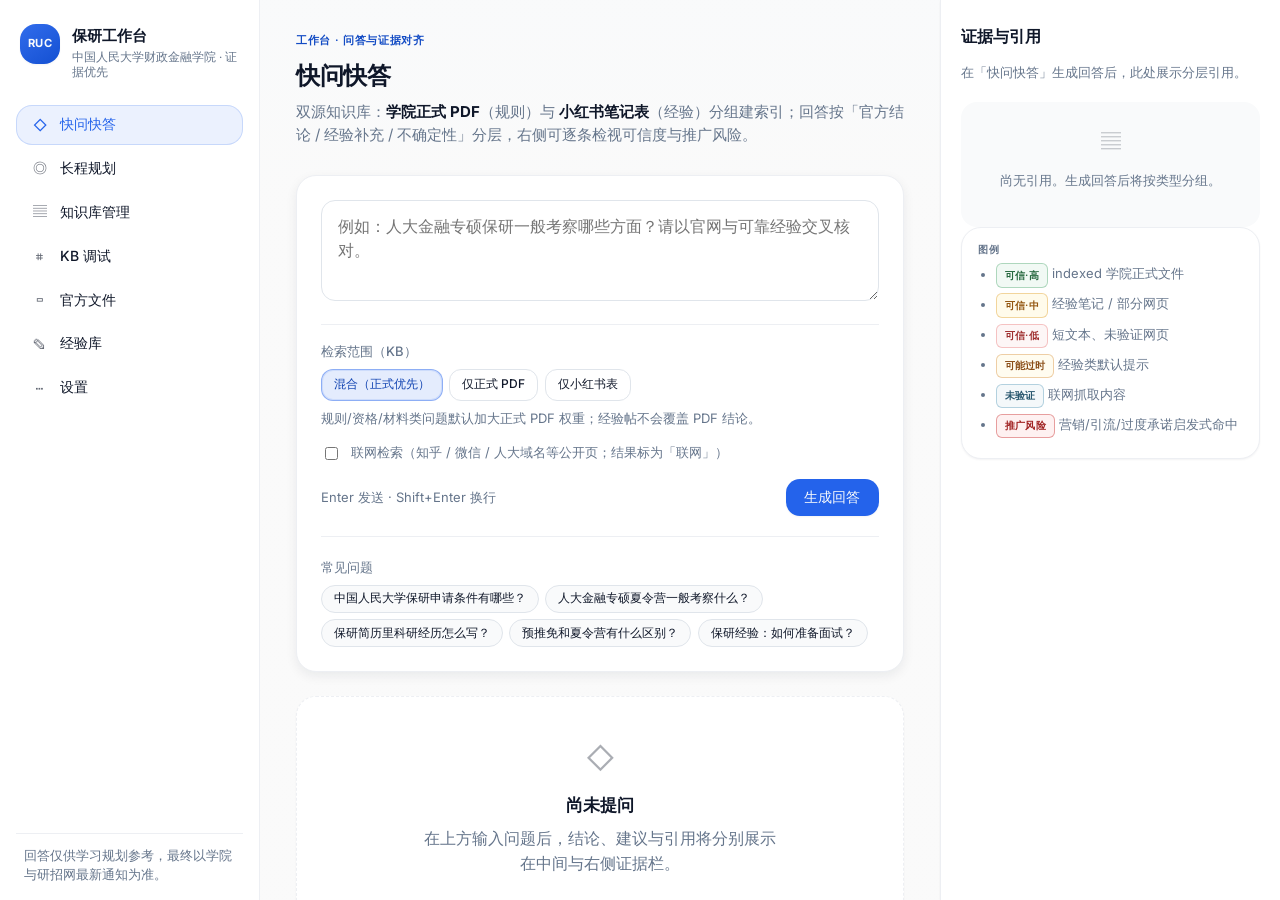
==== web/index.html @ b049a7cd "feat: rebuild KB pipeline and simplify project structure Consolidate retrieval around the new kb mod" ====
<!doctype html>
<html lang="zh-CN">
<head>
  <meta charset="UTF-8" />
  <meta name="viewport" content="width=device-width, initial-scale=1.0" />
  <title>人大财政金融 · 保研工作台</title>
  <link rel="preconnect" href="https://fonts.googleapis.com" />
  <link rel="preconnect" href="https://fonts.gstatic.com" crossorigin />
  <link href="https://fonts.googleapis.com/css2?family=Inter:wght@400;500;600;700&display=swap" rel="stylesheet" />
  <link rel="stylesheet" href="/web/style.css" />
</head>
<body>
  <div class="app">
    <aside class="sidebar" aria-label="主导航">
      <div class="sidebar-brand">
        <div class="brand-mark" aria-hidden="true">RUC</div>
        <div class="brand-text">
          <span class="brand-title">保研工作台</span>
          <span class="brand-sub">中国人民大学财政金融学院 · 证据优先</span>
        </div>
      </div>

      <nav class="sidebar-nav" role="navigation">
        <button type="button" class="nav-item active" data-view="quick" id="navQuick">
          <span class="nav-icon" aria-hidden="true">◇</span>
          <span class="nav-label">快问快答</span>
        </button>
        <button type="button" class="nav-item" data-view="long" id="navLong">
          <span class="nav-icon" aria-hidden="true">◎</span>
          <span class="nav-label">长程规划</span>
        </button>
        <button type="button" class="nav-item" data-view="kb" id="navKb">
          <span class="nav-icon" aria-hidden="true">▤</span>
          <span class="nav-label">知识库管理</span>
        </button>
        <button type="button" class="nav-item" data-view="kbdebug" id="navKbDebug">
          <span class="nav-icon" aria-hidden="true">⌗</span>
          <span class="nav-label">KB 调试</span>
        </button>
        <button type="button" class="nav-item" data-view="official" id="navOfficial">
          <span class="nav-icon" aria-hidden="true">▭</span>
          <span class="nav-label">官方文件</span>
        </button>
        <button type="button" class="nav-item" data-view="experience" id="navExperience">
          <span class="nav-icon" aria-hidden="true">✎</span>
          <span class="nav-label">经验库</span>
        </button>
        <button type="button" class="nav-item" data-view="settings" id="navSettings">
          <span class="nav-icon" aria-hidden="true">⋯</span>
          <span class="nav-label">设置</span>
        </button>
      </nav>

      <div class="sidebar-foot muted small">
        回答仅供学习规划参考，最终以学院与研招网最新通知为准。
      </div>
    </aside>

    <main class="main" id="mainPanel">
      <!-- Quick Chat -->
      <section class="view view-quick" id="viewQuick" data-view-panel="quick">
        <div class="main-header">
          <p class="workspace-tag">工作台 · 问答与证据对齐</p>
          <h1 class="page-title">快问快答</h1>
          <p class="page-desc">
            双源知识库：<strong class="text-foreground">学院正式 PDF</strong>（规则）与
            <strong class="text-foreground">小红书笔记表</strong>（经验）分组建索引；回答按「官方结论 / 经验补充 / 不确定性」分层，右侧可逐条检视可信度与推广风险。
          </p>
        </div>

        <div class="search-panel card card-elevated">
          <label class="sr-only" for="queryInput">研究问题</label>
          <textarea
            id="queryInput"
            class="input input-lg"
            rows="3"
            placeholder="例如：人大金融专硕保研一般考察哪些方面？请以官网与可靠经验交叉核对。"
          ></textarea>
          <div class="scope-panel" role="group" aria-label="知识库检索范围">
            <span class="scope-label muted small">检索范围（KB）</span>
            <div class="scope-segment" id="kbScopeSeg">
              <button type="button" class="scope-btn active" data-kb-scope="hybrid">混合（正式优先）</button>
              <button type="button" class="scope-btn" data-kb-scope="official_only">仅正式 PDF</button>
              <button type="button" class="scope-btn" data-kb-scope="xiaohongshu_only">仅小红书表</button>
            </div>
            <p class="scope-hint muted small">
              规则/资格/材料类问题默认加大正式 PDF 权重；经验帖不会覆盖 PDF 结论。
            </p>
          </div>
          <div class="search-panel-row">
            <label class="toggle">
              <input type="checkbox" id="enableWeb" />
              <span>联网检索（知乎 / 微信 / 人大域名等公开页；结果标为「联网」）</span>
            </label>
            <div class="search-panel-actions">
              <span class="hint muted small">Enter 发送 · Shift+Enter 换行</span>
              <button type="button" id="sendBtn" class="btn btn-primary">生成回答</button>
            </div>
          </div>
          <div class="faq-block">
            <span class="muted small">常见问题</span>
            <div id="faqChips" class="chips"></div>
          </div>
        </div>

        <div id="quickEmpty" class="empty-state card">
          <div class="empty-icon" aria-hidden="true">◇</div>
          <h2 class="empty-title">尚未提问</h2>
          <p class="empty-text muted">在上方输入问题后，结论、建议与引用将分别展示在中间与右侧证据栏。</p>
        </div>

        <div id="quickLoading" class="loading-state card hidden" role="status" aria-live="polite">
          <div class="skeleton skeleton-line w-40"></div>
          <div class="skeleton skeleton-line"></div>
          <div class="skeleton skeleton-line w-80"></div>
          <p class="loading-caption muted small">正在路由、检索并生成回答…</p>
        </div>

        <article id="answerCard" class="answer-card card card-elevated hidden" aria-live="polite">
          <header class="answer-card-head">
            <div>
              <p class="eyebrow">本次问题</p>
              <p id="answerQuestion" class="answer-question"></p>
            </div>
            <div class="answer-meta muted small" id="answerMeta"></div>
          </header>

          <div class="disclosure-strip">
            <span class="badge badge-model">模型生成</span>
            <span class="muted small">正文为语言模型基于下方证据组织，不等同于官方结论。</span>
          </div>

          <div class="answer-sections">
            <section class="answer-section answer-section-official">
              <h2 class="section-title">官方结论</h2>
              <p class="section-hint muted small">基于学院正式文件等最高优先级证据；不等同于招生办口头答复。</p>
              <div id="secConclusion" class="section-body prose"></div>
            </section>
            <section class="answer-section">
              <h2 class="section-title">经验参考</h2>
              <p class="section-hint muted small">学长学姐主观经验，可能过时；若与官方结论冲突以官方为准。</p>
              <div id="secRecommendation" class="section-body prose"></div>
              <p id="secRecommendationEmpty" class="section-empty muted small hidden">模型未单独输出「经验参考」或已与官方结论合并，请展开完整原文。</p>
            </section>
            <section class="answer-section answer-section-warn">
              <h2 class="section-title">不确定性 / 冲突说明</h2>
              <p class="section-hint muted small">资料缺口、时效不明、与经验矛盾处；重要事项请向学院确认。</p>
              <div id="secRisks" class="section-body prose"></div>
              <p id="secRisksEmpty" class="section-empty muted small hidden">未列出额外不确定性；仍请以最新通知为准。</p>
            </section>
            <section class="answer-section">
              <h2 class="section-title">下一步行动</h2>
              <div id="secNext" class="section-body prose"></div>
              <p id="secNextEmpty" class="section-empty muted small hidden">可将上方要点转化为个人待办；也可在「长程规划」中生成结构化方案。</p>
            </section>
          </div>

          <details class="answer-raw">
            <summary>查看完整原文（含未拆分段落）</summary>
            <div id="answerRaw" class="prose muted"></div>
          </details>
        </article>
      </section>

      <!-- Long-form -->
      <section class="view view-long hidden" id="viewLong" data-view-panel="long">
        <div class="main-header">
          <h1 class="page-title">长程规划</h1>
          <p class="page-desc">分步收集信息并生成 JSON 方案报告；适合时间线与材料清单。</p>
        </div>

        <div class="stack gap-lg">
          <div class="card card-elevated pad-lg">
            <h2 class="h3">1. 描述目标</h2>
            <textarea id="longGoal" class="input" rows="2" placeholder="例如：希望保研人大经济类学硕，制定从现在到夏令营的时间线。"></textarea>
            <div class="row-actions">
              <button type="button" id="btnClarify" class="btn btn-secondary">生成追问</button>
              <button type="button" id="btnLoadTemplate" class="btn btn-outline">填入信息模板（JSON）</button>
            </div>
            <div id="clarifyBox" class="clarify-box muted hidden"></div>
          </div>
          <div class="card card-elevated pad-lg">
            <h2 class="h3">2. 填写信息（JSON）</h2>
            <p class="muted small">将追问答案整理进模板；可直接编辑 JSON。</p>
            <textarea id="longIntakeJson" class="input input-mono" rows="14" spellcheck="false"></textarea>
            <label class="toggle">
              <input type="checkbox" id="longUseWeb" checked />
              <span>生成方案时附带联网摘要（与快问快答相同策略）</span>
            </label>
            <button type="button" id="btnReport" class="btn btn-primary">生成方案报告</button>
          </div>
          <div class="card card-elevated pad-lg">
            <h2 class="h3">3. 报告输出</h2>
            <pre id="longReportOut" class="report-pre">（尚未生成）</pre>
          </div>
        </div>
      </section>

      <!-- Knowledge base -->
      <section class="view hidden" id="viewKb" data-view-panel="kb">
        <div class="main-header">
          <p class="workspace-tag">知识库 · 分组建索引</p>
          <h1 class="page-title">知识库管理</h1>
          <p class="page-desc">正式 PDF 与小红书 Excel 分开加载；重建后指纹与分块统计会更新。</p>
        </div>
        <div class="card card-elevated pad-lg stack gap-md">
          <div class="kb-meta-row">
            <span id="kbBadge" class="badge badge-neutral">知识库：读取中…</span>
            <span id="kbInfo" class="muted small"></span>
          </div>
          <div id="kbGroupCards" class="kb-group-grid"></div>
          <button type="button" id="rebuildBtn" class="btn btn-secondary">重建索引</button>
          <p class="muted small">清单与解析样例见「KB 调试」页（需后端开启 ENABLE_KB_ADMIN）。</p>
        </div>
      </section>

      <section class="view hidden" id="viewKbDebug" data-view-panel="kbdebug">
        <div class="main-header">
          <p class="workspace-tag">调试 · 可观测性</p>
          <h1 class="page-title">KB 调试</h1>
          <p class="page-desc">
            查看已加载文件、分块/行数、解析样例与一次检索全链路（命中 → 合并 → 传入模型的顺序）。若接口返回 404，请在环境变量中开启
            <code class="code">ENABLE_KB_ADMIN=true</code>。
          </p>
        </div>
        <div class="stack gap-lg">
          <div class="card card-elevated pad-lg stack gap-md">
            <h2 class="h3">快照</h2>
            <button type="button" id="kbDebugLoadSnap" class="btn btn-secondary">加载 /api/kb/debug</button>
            <pre id="kbDebugSnapOut" class="kb-debug-pre">（尚未加载）</pre>
          </div>
          <div class="card card-elevated pad-lg stack gap-md">
            <h2 class="h3">检索追踪</h2>
            <label class="sr-only" for="kbDebugQuery">测试查询</label>
            <textarea id="kbDebugQuery" class="input" rows="2" placeholder="输入测试问题，查看分阶段命中与 docs_passed_to_generation"></textarea>
            <div class="scope-segment scope-segment-inline" id="kbDebugScopeSeg">
              <button type="button" class="scope-btn active" data-kb-scope="hybrid">混合</button>
              <button type="button" class="scope-btn" data-kb-scope="official_only">仅 PDF</button>
              <button type="button" class="scope-btn" data-kb-scope="xiaohongshu_only">仅表</button>
            </div>
            <label class="toggle">
              <input type="checkbox" id="kbDebugWeb" />
              <span>附带联网（与快问快答一致策略）</span>
            </label>
            <button type="button" id="kbDebugRunTrace" class="btn btn-primary">运行 /api/kb/debug/trace</button>
            <pre id="kbDebugTraceOut" class="kb-debug-pre">（尚未运行）</pre>
          </div>
          <div class="card card-elevated pad-lg stack gap-md">
            <h2 class="h3">小红书 Excel 核验</h2>
            <p class="muted small">
              专用流程：总行数 / 索引条数、均匀抽样 5 条解析样例、测试查询下列出命中行及「为何命中」、可选按表行号诊断（解析 / 截断 / 打分）。
            </p>
            <label class="sr-only" for="xhsVerifyQuery">核验查询</label>
            <textarea id="xhsVerifyQuery" class="input" rows="2" placeholder="测试查询，例如：人大财政金融 保研 面试"></textarea>
            <div class="row-inline">
              <label class="small muted" for="xhsVerifyTopK">top_k</label>
              <input type="number" id="xhsVerifyTopK" class="input input-num" value="8" min="1" max="64" />
              <label class="small muted" for="xhsVerifyRow">核对行号（可选，Excel 表行，含表头=1）</label>
              <input type="number" id="xhsVerifyRow" class="input input-num" placeholder="如 12" min="1" />
            </div>
            <button type="button" id="xhsVerifyRun" class="btn btn-primary">运行 /api/kb/xiaohongshu/verify</button>
            <pre id="xhsVerifyOut" class="kb-debug-pre">（尚未运行）</pre>
          </div>
          <div class="card card-elevated pad-lg stack gap-md">
            <h2 class="h3">官方 PDF 核验</h2>
            <p class="muted small">
              对 3 份学院正式 PDF：每份 chunk 数、3 条样例页、并对规则/政策问题跑 <code class="code">official_only</code> 检索，展示具体命中页。
            </p>
            <button type="button" id="officialVerifyRun" class="btn btn-primary">运行 /api/kb/official/verify</button>
            <pre id="officialVerifyOut" class="kb-debug-pre">（尚未运行）</pre>
          </div>
          <div class="card card-elevated pad-lg stack gap-md">
            <h2 class="h3">Web Access 集成测试</h2>
            <p class="muted small">
              主路径：web-access（CDP）；兜底：legacy <code class="code">tools/web_search.py</code>。可直接验证官方站点、知乎/微信/小红书风格检索及 fallback 行为。
            </p>
            <label class="sr-only" for="waTestQuery">Web Access 测试查询</label>
            <textarea id="waTestQuery" class="input" rows="2" placeholder="例如：人大财政金融 推免 材料 要求"></textarea>
            <div class="row-inline">
              <label class="small muted" for="waTestScenario">场景</label>
              <select id="waTestScenario" class="input input-select">
                <option value="official_site">official website retrieval</option>
                <option value="xhs_wechat_zhihu">xiaohongshu/zhihu/wechat-style retrieval</option>
                <option value="auto">auto</option>
              </select>
              <label class="toggle">
                <input type="checkbox" id="waForceFallback" />
                <span>强制 fallback（验证降级链路）</span>
              </label>
            </div>
            <button type="button" id="waTestRun" class="btn btn-primary">运行 /api/web-access/test</button>
            <pre id="waTestOut" class="kb-debug-pre">（尚未运行）</pre>
          </div>
        </div>
      </section>

      <!-- Official docs placeholder -->
      <section class="view hidden" id="viewOfficial" data-view-panel="official">
        <div class="main-header">
          <h1 class="page-title">官方文件</h1>
          <p class="page-desc">学院推免、综合素质评价等权威材料，请在办事时核对原件。</p>
        </div>
        <div class="card card-elevated pad-lg empty-state loose">
          <p class="muted">
            可将项目内 PDF（如学院推免工作通知、评价办法）部署为静态下载或通过后端挂载。
            当前界面用于强调：<strong class="text-foreground">「官方证据」</strong>在引用类型中的优先级。
          </p>
        </div>
      </section>

      <!-- Experience library -->
      <section class="view hidden" id="viewExperience" data-view-panel="experience">
        <div class="main-header">
          <h1 class="page-title">经验库</h1>
          <p class="page-desc">结构化经验帖与笔记摘要；引用时标为「经验」，可能与个人情况不符。</p>
        </div>
        <div class="card card-elevated pad-lg empty-state loose">
          <p class="muted">
            经验类内容来自 <code class="code">小红书保研笔记.xlsx</code> 等数据源，检索命中后在右侧显示为
            <span class="badge badge-exp">经验</span>，并可能标注「疑似推广」。
          </p>
        </div>
      </section>

      <!-- Settings -->
      <section class="view hidden" id="viewSettings" data-view-panel="settings">
        <div class="main-header">
          <h1 class="page-title">设置</h1>
          <p class="page-desc">与检索行为相关的选项（更多项可随后端扩展）。</p>
        </div>
        <div class="card card-elevated pad-lg stack gap-md">
          <label class="toggle">
            <input type="checkbox" id="settingsWebMirror" disabled />
            <span>默认开启联网（与快问快答联动，即将支持）</span>
          </label>
          <p class="muted small">联网开关仍在「快问快答」输入区；此处预留统一偏好。</p>
        </div>
      </section>
    </main>

    <aside class="evidence-panel" aria-label="证据与引用">
      <div class="evidence-head">
        <h2 class="evidence-title">证据与引用</h2>
        <p class="muted small" id="evidenceSubtitle">在「快问快答」生成回答后，此处展示分层引用。</p>
      </div>

      <div id="evidenceEmpty" class="empty-state evidence-empty">
        <div class="empty-icon small" aria-hidden="true">▤</div>
        <p class="muted small">尚无引用。生成回答后将按类型分组。</p>
      </div>

      <div id="evidenceGroups" class="evidence-groups hidden"></div>

      <div class="evidence-legend card pad-sm">
        <p class="eyebrow">图例</p>
        <ul class="legend-list muted small">
          <li><span class="badge badge-cred-high">可信·高</span> indexed 学院正式文件</li>
          <li><span class="badge badge-cred-med">可信·中</span> 经验笔记 / 部分网页</li>
          <li><span class="badge badge-cred-low">可信·低</span> 短文本、未验证网页</li>
          <li><span class="badge badge-fresh-old">可能过时</span> 经验类默认提示</li>
          <li><span class="badge badge-fresh-web">未验证</span> 联网抓取内容</li>
          <li><span class="badge badge-ad">推广风险</span> 营销/引流/过度承诺启发式命中</li>
        </ul>
      </div>
    </aside>
  </div>

  <script src="/web/app.js"></script>
</body>
</html>
---- web/style.css ----
/* shadcn-inspired tokens: minimal primary + neutral grayscale */
:root {
  --background: hsl(0 0% 98%);
  --foreground: hsl(222 47% 11%);
  --card: hsl(0 0% 100%);
  --card-foreground: hsl(222 47% 11%);
  --muted: hsl(215 16% 47%);
  --muted-bg: hsl(210 20% 98%);
  --border: hsl(214 20% 90%);
  --border-subtle: hsl(214 20% 94%);
  --primary: hsl(221 83% 53%);
  --primary-foreground: hsl(210 40% 98%);
  --ring: hsl(221 83% 53%);
  --warn-bg: hsl(48 100% 96%);
  --warn-border: hsl(38 92% 85%);
  --radius: 1rem;
  --radius-lg: 1.25rem;
  --shadow-sm: 0 1px 2px hsl(222 47% 11% / 0.05);
  --shadow-md: 0 4px 12px hsl(222 47% 11% / 0.07);
  --font: "Inter", -apple-system, BlinkMacSystemFont, "Segoe UI", "PingFang SC", "Microsoft YaHei", sans-serif;
  --sidebar-w: 260px;
  --evidence-w: 340px;
}

*,
*::before,
*::after {
  box-sizing: border-box;
}

html {
  font-size: 16px;
  -webkit-font-smoothing: antialiased;
}

body {
  margin: 0;
  font-family: var(--font);
  background: var(--background);
  color: var(--foreground);
  line-height: 1.55;
}

.hidden {
  display: none !important;
}

.sr-only {
  position: absolute;
  width: 1px;
  height: 1px;
  padding: 0;
  margin: -1px;
  overflow: hidden;
  clip: rect(0, 0, 0, 0);
  white-space: nowrap;
  border: 0;
}

/* —— App shell: 3 columns —— */
.app {
  min-height: 100vh;
  display: grid;
  grid-template-columns: var(--sidebar-w) minmax(0, 1fr) var(--evidence-w);
  grid-template-rows: 1fr;
}

.sidebar {
  background: var(--card);
  border-right: 1px solid var(--border-subtle);
  padding: 1.5rem 1rem 1rem;
  display: flex;
  flex-direction: column;
  gap: 1.5rem;
  box-shadow: var(--shadow-sm);
}

.sidebar-brand {
  display: flex;
  align-items: flex-start;
  gap: 0.75rem;
  padding: 0 0.25rem;
}

.brand-mark {
  width: 2.5rem;
  height: 2.5rem;
  border-radius: var(--radius);
  background: linear-gradient(145deg, hsl(221 83% 56%), hsl(221 83% 45%));
  color: var(--primary-foreground);
  font-weight: 700;
  font-size: 0.7rem;
  letter-spacing: 0.04em;
  display: flex;
  align-items: center;
  justify-content: center;
  flex-shrink: 0;
  box-shadow: var(--shadow-sm);
}

.brand-text {
  display: flex;
  flex-direction: column;
  gap: 0.15rem;
}

.brand-title {
  font-weight: 600;
  font-size: 0.95rem;
  color: var(--foreground);
}

.brand-sub {
  font-size: 0.72rem;
  color: var(--muted);
  line-height: 1.35;
}

.sidebar-nav {
  display: flex;
  flex-direction: column;
  gap: 0.25rem;
  flex: 1;
}

.nav-item {
  display: flex;
  align-items: center;
  gap: 0.65rem;
  width: 100%;
  padding: 0.65rem 0.85rem;
  border: none;
  border-radius: var(--radius);
  background: transparent;
  color: var(--foreground);
  font-family: inherit;
  font-size: 0.875rem;
  font-weight: 500;
  text-align: left;
  cursor: pointer;
  transition: background 0.15s ease, color 0.15s ease;
}

.nav-item:hover {
  background: var(--muted-bg);
}

.nav-item.active {
  background: hsl(221 83% 53% / 0.09);
  color: var(--primary);
  box-shadow: inset 0 0 0 1px hsl(221 83% 53% / 0.18);
}

.nav-icon {
  opacity: 0.65;
  font-size: 0.85rem;
  width: 1.25rem;
  text-align: center;
}

.nav-item.active .nav-icon {
  opacity: 1;
}

.sidebar-foot {
  padding: 0.75rem 0.5rem 0;
  line-height: 1.45;
  border-top: 1px solid var(--border-subtle);
}

.main {
  padding: 2rem 2.25rem 3rem;
  overflow-y: auto;
  max-height: 100vh;
  background: linear-gradient(180deg, var(--muted-bg) 0%, var(--background) 12rem);
}

.view {
  max-width: 52rem;
}

.main-header {
  margin-bottom: 1.75rem;
}

.page-title {
  margin: 0 0 0.35rem;
  font-size: 1.5rem;
  font-weight: 600;
  letter-spacing: -0.02em;
}

.page-desc {
  margin: 0;
  color: var(--muted);
  font-size: 0.9375rem;
  max-width: 44rem;
}

.workspace-tag {
  margin: 0 0 0.5rem;
  font-size: 0.7rem;
  font-weight: 600;
  letter-spacing: 0.06em;
  text-transform: uppercase;
  color: hsl(221 83% 42%);
}

.scope-panel {
  margin-top: 1rem;
  padding-top: 1rem;
  border-top: 1px solid var(--border-subtle);
  display: flex;
  flex-direction: column;
  gap: 0.5rem;
}

.scope-label {
  font-weight: 500;
}

.scope-segment {
  display: flex;
  flex-wrap: wrap;
  gap: 0.4rem;
}

.scope-segment-inline {
  margin-top: 0.35rem;
}

.scope-btn {
  border: 1px solid var(--border);
  background: var(--card);
  color: var(--foreground);
  font-family: inherit;
  font-size: 0.75rem;
  font-weight: 500;
  padding: 0.4rem 0.75rem;
  border-radius: calc(var(--radius) - 4px);
  cursor: pointer;
  transition: background 0.15s, border-color 0.15s, box-shadow 0.15s;
}

.scope-btn:hover {
  background: var(--muted-bg);
  border-color: hsl(221 83% 53% / 0.35);
}

.scope-btn.active {
  background: hsl(221 83% 53% / 0.12);
  border-color: hsl(221 83% 53% / 0.45);
  color: hsl(221 83% 38%);
  box-shadow: inset 0 0 0 1px hsl(221 83% 53% / 0.12);
}

.scope-hint {
  margin: 0;
  line-height: 1.45;
}

.kb-group-grid {
  display: grid;
  grid-template-columns: repeat(auto-fill, minmax(240px, 1fr));
  gap: 0.75rem;
}

.kb-group-card {
  border: 1px solid var(--border-subtle);
  border-radius: calc(var(--radius) - 4px);
  padding: 1rem;
  background: var(--muted-bg);
}

.kb-group-card h3 {
  margin: 0 0 0.35rem;
  font-size: 0.85rem;
  font-weight: 600;
}

.kb-group-card .kb-group-meta {
  margin: 0;
  font-size: 0.75rem;
  color: var(--muted);
  line-height: 1.45;
}

.kb-debug-pre {
  margin: 0;
  padding: 1rem;
  background: hsl(222 47% 11%);
  color: hsl(210 20% 92%);
  border-radius: calc(var(--radius) - 4px);
  font-size: 0.7rem;
  line-height: 1.45;
  overflow: auto;
  max-height: 420px;
  white-space: pre-wrap;
  word-break: break-word;
}

.row-inline {
  display: flex;
  flex-wrap: wrap;
  align-items: center;
  gap: 0.5rem 1rem;
}

.input-num {
  width: 5rem;
  max-width: 100%;
  padding: 0.45rem 0.65rem;
  font-size: 0.875rem;
}

.input-select {
  width: 20rem;
  max-width: 100%;
  padding: 0.45rem 0.65rem;
  font-size: 0.85rem;
}

.evidence-panel {
  background: var(--card);
  border-left: 1px solid var(--border-subtle);
  padding: 1.5rem 1.25rem 2rem;
  overflow-y: auto;
  max-height: 100vh;
  box-shadow: var(--shadow-sm);
}

.evidence-head {
  margin-bottom: 1.25rem;
}

.evidence-title {
  margin: 0 0 0.35rem;
  font-size: 1rem;
  font-weight: 600;
}

/* —— Cards & inputs (shadcn-like) —— */
.card {
  background: var(--card);
  color: var(--card-foreground);
  border: 1px solid var(--border-subtle);
  border-radius: var(--radius-lg);
  box-shadow: var(--shadow-sm);
}

.card-elevated {
  box-shadow: var(--shadow-md);
}

.pad-lg {
  padding: 1.5rem;
}

.pad-sm {
  padding: 0.85rem 1rem;
}

.stack {
  display: flex;
  flex-direction: column;
}

.gap-md {
  gap: 1rem;
}

.gap-lg {
  gap: 1.25rem;
}

.search-panel {
  padding: 1.5rem;
  margin-bottom: 1.5rem;
}

.search-panel-row {
  margin-top: 1rem;
  display: flex;
  flex-direction: column;
  gap: 1rem;
}

.search-panel-actions {
  display: flex;
  flex-wrap: wrap;
  align-items: center;
  justify-content: space-between;
  gap: 0.75rem;
}

.input {
  width: 100%;
  padding: 0.65rem 0.85rem;
  font-family: inherit;
  font-size: 0.9375rem;
  line-height: 1.5;
  color: var(--foreground);
  background: var(--card);
  border: 1px solid var(--border);
  border-radius: calc(var(--radius) - 2px);
  resize: vertical;
  transition: border-color 0.15s, box-shadow 0.15s;
}

.input:focus {
  outline: none;
  border-color: var(--ring);
  box-shadow: 0 0 0 3px hsl(221 83% 53% / 0.18);
}

.input-lg {
  padding: 0.85rem 1rem;
  min-height: 5.5rem;
  font-size: 1rem;
}

.input-mono {
  font-family: ui-monospace, SFMono-Regular, Menlo, Consolas, monospace;
  font-size: 0.8125rem;
  line-height: 1.45;
}

.btn {
  display: inline-flex;
  align-items: center;
  justify-content: center;
  padding: 0.5rem 1.1rem;
  font-family: inherit;
  font-size: 0.875rem;
  font-weight: 500;
  border-radius: calc(var(--radius) - 2px);
  border: 1px solid transparent;
  cursor: pointer;
  transition: background 0.15s, border-color 0.15s, opacity 0.15s;
}

.btn:disabled {
  opacity: 0.55;
  cursor: not-allowed;
}

.btn-primary {
  background: var(--primary);
  color: var(--primary-foreground);
  box-shadow: var(--shadow-sm);
}

.btn-primary:hover:not(:disabled) {
  filter: brightness(1.05);
}

.btn-secondary {
  background: var(--foreground);
  color: hsl(210 40% 98%);
}

.btn-secondary:hover:not(:disabled) {
  opacity: 0.92;
}

.btn-outline {
  background: var(--card);
  border-color: var(--border);
  color: var(--foreground);
}

.btn-outline:hover:not(:disabled) {
  background: var(--muted-bg);
}

.toggle {
  display: flex;
  align-items: flex-start;
  gap: 0.6rem;
  font-size: 0.8125rem;
  color: var(--muted);
  cursor: pointer;
  line-height: 1.45;
}

.toggle input {
  margin-top: 0.2rem;
  accent-color: var(--primary);
}

.hint {
  display: inline-block;
}

.h3 {
  margin: 0 0 0.75rem;
  font-size: 1rem;
  font-weight: 600;
}

.row-actions {
  margin-top: 0.85rem;
  display: flex;
  flex-wrap: wrap;
  gap: 0.5rem;
}

.clarify-box {
  margin-top: 1rem;
  white-space: pre-wrap;
  font-size: 0.8125rem;
  line-height: 1.55;
  padding: 1rem;
  background: var(--muted-bg);
  border-radius: calc(var(--radius) - 2px);
  border: 1px dashed var(--border);
}

.report-pre {
  margin: 0;
  background: hsl(222 47% 11%);
  color: hsl(210 20% 92%);
  padding: 1rem;
  border-radius: calc(var(--radius) - 2px);
  overflow: auto;
  max-height: 420px;
  font-size: 0.75rem;
  line-height: 1.5;
}

.faq-block {
  margin-top: 1.25rem;
  padding-top: 1.25rem;
  border-top: 1px solid var(--border-subtle);
  display: flex;
  flex-direction: column;
  gap: 0.5rem;
}

.chips {
  display: flex;
  flex-wrap: wrap;
  gap: 0.4rem;
}

.chip {
  border: 1px solid var(--border);
  background: var(--muted-bg);
  border-radius: 999px;
  padding: 0.28rem 0.75rem;
  font-size: 0.75rem;
  cursor: pointer;
  color: var(--foreground);
  font-family: inherit;
  transition: border-color 0.15s, background 0.15s;
}

.chip:hover {
  border-color: hsl(221 83% 53% / 0.45);
  background: hsl(221 83% 53% / 0.06);
}

/* —— Empty & loading —— */
.empty-state {
  text-align: center;
  padding: 2.5rem 1.5rem;
  border-style: dashed;
}

.empty-state.loose {
  text-align: left;
}

.empty-icon {
  font-size: 1.75rem;
  opacity: 0.35;
  margin-bottom: 0.75rem;
}

.empty-icon.small {
  font-size: 1.25rem;
}

.empty-title {
  margin: 0 0 0.5rem;
  font-size: 1.05rem;
  font-weight: 600;
}

.empty-text {
  margin: 0 auto;
  max-width: 22rem;
}

.evidence-empty {
  border: none;
  background: var(--muted-bg);
  border-radius: var(--radius);
  padding: 1.5rem 1rem;
}

.loading-state {
  padding: 1.5rem;
  margin-bottom: 1.5rem;
}

.skeleton {
  height: 0.75rem;
  border-radius: 4px;
  background: linear-gradient(
    90deg,
    var(--border-subtle) 0%,
    hsl(214 20% 96%) 50%,
    var(--border-subtle) 100%
  );
  background-size: 200% 100%;
  animation: shimmer 1.2s ease-in-out infinite;
  margin-bottom: 0.65rem;
}

.skeleton-line.w-40 {
  width: 40%;
}

.skeleton-line.w-80 {
  width: 80%;
}

@keyframes shimmer {
  0% {
    background-position: 200% 0;
  }
  100% {
    background-position: -200% 0;
  }
}

.loading-caption {
  margin: 0.5rem 0 0;
}

/* —— Answer card —— */
.answer-card {
  padding: 0;
  overflow: hidden;
}

.answer-card-head {
  padding: 1.5rem 1.5rem 1rem;
  border-bottom: 1px solid var(--border-subtle);
  display: flex;
  flex-wrap: wrap;
  justify-content: space-between;
  gap: 1rem;
}

.eyebrow {
  margin: 0 0 0.2rem;
  font-size: 0.65rem;
  font-weight: 600;
  text-transform: uppercase;
  letter-spacing: 0.08em;
  color: var(--muted);
}

.answer-question {
  margin: 0;
  font-size: 1rem;
  font-weight: 500;
  line-height: 1.45;
  max-width: 36rem;
}

.answer-meta {
  text-align: right;
  align-self: flex-start;
}

.disclosure-strip {
  display: flex;
  align-items: flex-start;
  gap: 0.65rem;
  padding: 0.85rem 1.5rem;
  background: var(--muted-bg);
  border-bottom: 1px solid var(--border-subtle);
}

.answer-sections {
  padding: 1.25rem 1.5rem 1.5rem;
  display: flex;
  flex-direction: column;
  gap: 1.35rem;
}

.answer-section {
  padding-bottom: 1.25rem;
  border-bottom: 1px solid var(--border-subtle);
}

.answer-section:last-of-type {
  border-bottom: none;
  padding-bottom: 0;
}

.answer-section-warn {
  background: var(--warn-bg);
  margin: 0 -1.5rem;
  padding: 1.25rem 1.5rem;
  border: 1px solid var(--warn-border);
  border-radius: calc(var(--radius) - 2px);
  border-bottom: 1px solid var(--warn-border);
}

.section-title {
  margin: 0 0 0.5rem;
  font-size: 0.8rem;
  font-weight: 600;
  text-transform: uppercase;
  letter-spacing: 0.06em;
  color: var(--muted);
}

.section-hint {
  margin: 0 0 0.65rem;
  line-height: 1.45;
}

.answer-section-official {
  border-left: 3px solid hsl(221 83% 53% / 0.45);
  padding-left: 1rem;
  margin-left: -0.25rem;
}

.section-body {
  font-size: 0.9375rem;
}

.section-empty {
  margin: 0;
}

.answer-raw {
  border-top: 1px solid var(--border-subtle);
  padding: 0.75rem 1.5rem 1.25rem;
  font-size: 0.8125rem;
}

.answer-raw summary {
  cursor: pointer;
  font-weight: 500;
  color: var(--muted);
  padding: 0.35rem 0;
}

.answer-raw summary:hover {
  color: var(--foreground);
}

/* —— Prose (assistant) —— */
.prose {
  line-height: 1.65;
  color: var(--foreground);
}

.prose p {
  margin: 0 0 0.85em;
}

.prose p:last-child {
  margin-bottom: 0;
}

.prose ol {
  margin: 0.35em 0 0.85em;
  padding-left: 1.35em;
}

.prose li {
  margin-bottom: 0.4em;
}

.prose li::marker {
  color: var(--primary);
  font-weight: 600;
}

.prose strong {
  font-weight: 600;
  color: var(--foreground);
}

.text-foreground {
  color: var(--foreground);
}

.code {
  font-family: ui-monospace, monospace;
  font-size: 0.85em;
  padding: 0.1em 0.35em;
  background: var(--muted-bg);
  border-radius: 4px;
  border: 1px solid var(--border-subtle);
}

.muted {
  color: var(--muted);
}

.small {
  font-size: 0.8125rem;
}

.kb-meta-row {
  display: flex;
  flex-direction: column;
  gap: 0.35rem;
}

/* —— Badges —— */
.badge {
  display: inline-flex;
  align-items: center;
  width: fit-content;
  padding: 0.2rem 0.5rem;
  font-size: 0.65rem;
  font-weight: 600;
  text-transform: uppercase;
  letter-spacing: 0.04em;
  border-radius: 6px;
  border: 1px solid var(--border);
  background: var(--muted-bg);
  color: var(--muted);
}

.badge-neutral {
  text-transform: none;
  font-size: 0.75rem;
  letter-spacing: 0;
}

.badge-official {
  border-color: hsl(221 83% 45% / 0.35);
  background: hsl(221 83% 53% / 0.1);
  color: hsl(221 83% 40%);
}

.badge-doc {
  border-color: hsl(262 40% 55% / 0.3);
  background: hsl(262 40% 96%);
  color: hsl(262 35% 38%);
}

.badge-exp {
  border-color: hsl(24 90% 45% / 0.35);
  background: hsl(24 90% 96%);
  color: hsl(24 80% 32%);
}

.badge-web {
  border-color: hsl(173 50% 38% / 0.35);
  background: hsl(173 45% 95%);
  color: hsl(173 50% 28%);
}

.badge-model {
  border-color: hsl(215 16% 70%);
  background: hsl(210 20% 96%);
  color: hsl(215 16% 40%);
}

.badge-cred-high {
  border-color: hsl(142 50% 40% / 0.35);
  background: hsl(142 40% 96%);
  color: hsl(142 45% 28%);
}

.badge-cred-med {
  border-color: hsl(38 90% 45% / 0.35);
  background: hsl(48 100% 96%);
  color: hsl(32 80% 32%);
}

.badge-cred-low {
  border-color: hsl(0 70% 50% / 0.25);
  background: hsl(0 70% 98%);
  color: hsl(0 55% 40%);
}

.badge-ad {
  border-color: hsl(0 70% 45% / 0.4);
  background: hsl(0 85% 97%);
  color: hsl(0 65% 38%);
}

.badge-fresh-old {
  border-color: hsl(32 80% 45% / 0.35);
  background: hsl(48 100% 97%);
  color: hsl(28 70% 32%);
  text-transform: none;
  letter-spacing: 0.02em;
  font-size: 0.65rem;
}

.badge-fresh-web {
  border-color: hsl(200 50% 45% / 0.35);
  background: hsl(200 40% 97%);
  color: hsl(200 45% 30%);
  text-transform: none;
  letter-spacing: 0.02em;
  font-size: 0.65rem;
}

.badge-fresh-indexed {
  border-color: hsl(142 40% 40% / 0.35);
  background: hsl(142 35% 97%);
  color: hsl(142 40% 28%);
  text-transform: none;
  letter-spacing: 0.02em;
  font-size: 0.65rem;
}

.evidence-warn-line {
  margin: 0.35rem 0 0;
  font-size: 0.7rem;
  line-height: 1.4;
  color: hsl(0 55% 38%);
}

/* —— Evidence list —— */
.evidence-groups {
  display: flex;
  flex-direction: column;
  gap: 1.25rem;
  margin-bottom: 1.5rem;
}

.evidence-group-title {
  margin: 0 0 0.5rem;
  font-size: 0.7rem;
  font-weight: 600;
  text-transform: uppercase;
  letter-spacing: 0.07em;
  color: var(--muted);
}

.evidence-item {
  padding: 0.85rem;
  border-radius: calc(var(--radius) - 4px);
  border: 1px solid var(--border-subtle);
  background: var(--card);
  margin-bottom: 0.5rem;
  box-shadow: var(--shadow-sm);
}

.evidence-item:last-child {
  margin-bottom: 0;
}

.evidence-item-head {
  display: flex;
  flex-wrap: wrap;
  align-items: flex-start;
  gap: 0.35rem 0.5rem;
  margin-bottom: 0.45rem;
}

.evidence-item-title {
  margin: 0;
  font-size: 0.8125rem;
  font-weight: 600;
  line-height: 1.35;
  flex: 1 1 100%;
}

.evidence-snippet {
  margin: 0;
  font-size: 0.75rem;
  line-height: 1.5;
  color: var(--muted);
  display: -webkit-box;
  -webkit-line-clamp: 4;
  -webkit-box-orient: vertical;
  overflow: hidden;
}

.evidence-meta-row {
  display: flex;
  flex-wrap: wrap;
  gap: 0.35rem;
  margin-top: 0.5rem;
}

.legend-list {
  margin: 0.35rem 0 0;
  padding-left: 1.1rem;
}

.legend-list li {
  margin-bottom: 0.35rem;
}

/* —— Mobile secondary: stack —— */
@media (max-width: 1100px) {
  .app {
    grid-template-columns: 1fr;
    grid-template-rows: auto auto auto;
  }

  .sidebar {
    flex-direction: row;
    flex-wrap: wrap;
    align-items: center;
    border-right: none;
    border-bottom: 1px solid var(--border-subtle);
    padding: 1rem;
  }

  .sidebar-nav {
    flex-direction: row;
    flex-wrap: wrap;
    width: 100%;
  }

  .nav-item {
    flex: 1 1 auto;
    min-width: 8rem;
  }

  .sidebar-foot {
    width: 100%;
    border-top: none;
    padding-top: 0.5rem;
  }

  .main {
    max-height: none;
    padding: 1.25rem 1rem 2rem;
  }

  .evidence-panel {
    max-height: none;
    border-left: none;
    border-top: 1px solid var(--border-subtle);
  }
}
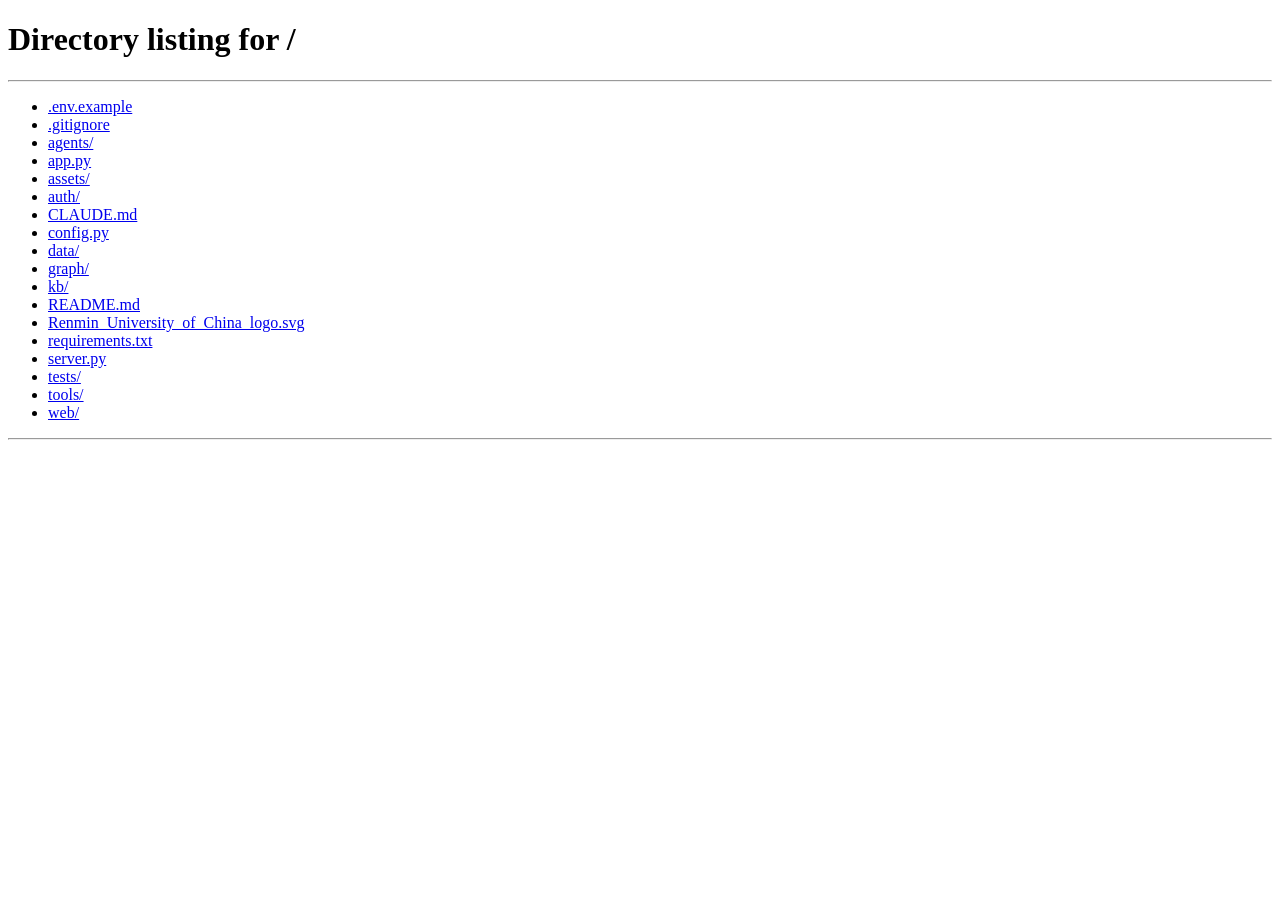
==== commit f60fbcab: "Replace project with current workspace" ====
--- a/web/index.html
+++ b/web/index.html
@@ -3,20 +3,20 @@
 <head>
   <meta charset="UTF-8" />
   <meta name="viewport" content="width=device-width, initial-scale=1.0" />
-  <title>人大财政金融 · 保研工作台</title>
+  <title>中国人民大学 · 保研工作台</title>
   <link rel="preconnect" href="https://fonts.googleapis.com" />
   <link rel="preconnect" href="https://fonts.gstatic.com" crossorigin />
   <link href="https://fonts.googleapis.com/css2?family=Inter:wght@400;500;600;700&display=swap" rel="stylesheet" />
-  <link rel="stylesheet" href="/web/style.css" />
+  <link rel="stylesheet" href="/web/style.css?v=20260519-longplan-final-1" />
 </head>
 <body>
   <div class="app">
     <aside class="sidebar" aria-label="主导航">
       <div class="sidebar-brand">
-        <div class="brand-mark" aria-hidden="true">RUC</div>
+        <img class="brand-mark" src="/web/assets/ruc-logo.svg" alt="中国人民大学校徽" />
         <div class="brand-text">
           <span class="brand-title">保研工作台</span>
-          <span class="brand-sub">中国人民大学财政金融学院 · 证据优先</span>
+          <span class="brand-sub">中国人民大学</span>
         </div>
       </div>
 
@@ -29,27 +29,25 @@
           <span class="nav-icon" aria-hidden="true">◎</span>
           <span class="nav-label">长程规划</span>
         </button>
-        <button type="button" class="nav-item" data-view="kb" id="navKb">
-          <span class="nav-icon" aria-hidden="true">▤</span>
-          <span class="nav-label">知识库管理</span>
+        <button type="button" class="nav-item" data-view="exam" id="navExam">
+          <span class="nav-icon" aria-hidden="true">✎</span>
+          <span class="nav-label">笔试辅导</span>
         </button>
-        <button type="button" class="nav-item" data-view="kbdebug" id="navKbDebug">
-          <span class="nav-icon" aria-hidden="true">⌗</span>
-          <span class="nav-label">KB 调试</span>
+        <button type="button" class="nav-item" data-view="interview" id="navInterview">
+          <span class="nav-icon" aria-hidden="true">◉</span>
+          <span class="nav-label">面试辅导</span>
         </button>
-        <button type="button" class="nav-item" data-view="official" id="navOfficial">
-          <span class="nav-icon" aria-hidden="true">▭</span>
-          <span class="nav-label">官方文件</span>
-        </button>
-        <button type="button" class="nav-item" data-view="experience" id="navExperience">
-          <span class="nav-icon" aria-hidden="true">✎</span>
-          <span class="nav-label">经验库</span>
-        </button>
-        <button type="button" class="nav-item" data-view="settings" id="navSettings">
-          <span class="nav-icon" aria-hidden="true">⋯</span>
-          <span class="nav-label">设置</span>
+        <button type="button" class="nav-item" data-view="profile" id="navProfile">
+          <span class="nav-icon" aria-hidden="true">☺</span>
+          <span class="nav-label">个人信息</span>
         </button>
       </nav>
+
+      <div class="sidebar-user card pad-sm" id="sidebarUser">
+        <p class="eyebrow">当前账户</p>
+        <p class="sidebar-user-name" id="sidebarUserName">—</p>
+        <button type="button" class="btn btn-ghost btn-sm" id="btnLogout">退出登录</button>
+      </div>
 
       <div class="sidebar-foot muted small">
         回答仅供学习规划参考，最终以学院与研招网最新通知为准。
@@ -63,8 +61,8 @@
           <p class="workspace-tag">工作台 · 问答与证据对齐</p>
           <h1 class="page-title">快问快答</h1>
           <p class="page-desc">
-            双源知识库：<strong class="text-foreground">学院正式 PDF</strong>（规则）与
-            <strong class="text-foreground">小红书笔记表</strong>（经验）分组建索引；回答按「官方结论 / 经验补充 / 不确定性」分层，右侧可逐条检视可信度与推广风险。
+            双源知识库：<strong class="text-foreground">官方招生简章（TXT/PDF）</strong>（规则）与
+            <strong class="text-foreground">公众信息库（小红书 Excel + 手工统计）</strong>（经验）分组建索引；官方问题会更严谨，咨询类问题会更亲切、更可执行。
           </p>
         </div>
 
@@ -74,17 +72,17 @@
             id="queryInput"
             class="input input-lg"
             rows="3"
-            placeholder="例如：人大金融专硕保研一般考察哪些方面？请以官网与可靠经验交叉核对。"
+            placeholder="例如：中国人民大学财政金融学院金融专硕保研一般考察哪些方面？请以官网与可靠经验交叉核对。"
           ></textarea>
           <div class="scope-panel" role="group" aria-label="知识库检索范围">
             <span class="scope-label muted small">检索范围（KB）</span>
             <div class="scope-segment" id="kbScopeSeg">
-              <button type="button" class="scope-btn active" data-kb-scope="hybrid">混合（正式优先）</button>
-              <button type="button" class="scope-btn" data-kb-scope="official_only">仅正式 PDF</button>
-              <button type="button" class="scope-btn" data-kb-scope="xiaohongshu_only">仅小红书表</button>
+              <button type="button" class="scope-btn active" data-kb-scope="hybrid">混合检索：官方文件优先</button>
+              <button type="button" class="scope-btn" data-kb-scope="official_only">仅官方文件</button>
+              <button type="button" class="scope-btn" data-kb-scope="public_only">仅公众信息</button>
             </div>
             <p class="scope-hint muted small">
-              规则/资格/材料类问题默认加大正式 PDF 权重；经验帖不会覆盖 PDF 结论。
+              平台默认执行官方+公众+联网三路检索以提高完整性；规则/资格/材料类问题仍以正式文件为准。
             </p>
           </div>
           <div class="search-panel-row">
@@ -113,7 +111,16 @@
           <div class="skeleton skeleton-line w-40"></div>
           <div class="skeleton skeleton-line"></div>
           <div class="skeleton skeleton-line w-80"></div>
-          <p class="loading-caption muted small">正在路由、检索并生成回答…</p>
+          <p class="loading-caption muted small" id="quickProgressCaption">正在初始化…</p>
+          <div class="quick-progress-bar-track" aria-hidden="true">
+            <div id="quickProgressFill" class="quick-progress-bar-fill" style="width:0%"></div>
+          </div>
+          <div class="exec-steps muted small" id="execStepsLoading">
+            <p class="exec-steps-title">执行进度</p>
+            <ol class="exec-steps-list" id="quickProgressSteps">
+              <li>等待开始…</li>
+            </ol>
+          </div>
         </div>
 
         <article id="answerCard" class="answer-card card card-elevated hidden" aria-live="polite">
@@ -125,6 +132,15 @@
             <div class="answer-meta muted small" id="answerMeta"></div>
           </header>
 
+          <div class="exec-steps" id="execStepsBox">
+            <div class="exec-steps-head">
+              <span class="badge badge-neutral">执行步骤</span>
+              <span class="muted small" id="execStepsHint">（本次请求的分析与检索流程）</span>
+            </div>
+            <ol class="exec-steps-list" id="execStepsList"></ol>
+            <div class="exec-files muted small" id="execFilesBox"></div>
+          </div>
+
           <div class="disclosure-strip">
             <span class="badge badge-model">模型生成</span>
             <span class="muted small">正文为语言模型基于下方证据组织，不等同于官方结论。</span>
@@ -132,15 +148,15 @@
 
           <div class="answer-sections">
             <section class="answer-section answer-section-official">
-              <h2 class="section-title">官方结论</h2>
-              <p class="section-hint muted small">基于学院正式文件等最高优先级证据；不等同于招生办口头答复。</p>
+              <h2 class="section-title">总结回答</h2>
+              <p class="section-hint muted small">结合本次检索到的官方文件原文与公众信息，给出可执行的答复要点。</p>
               <div id="secConclusion" class="section-body prose"></div>
             </section>
             <section class="answer-section">
-              <h2 class="section-title">经验参考</h2>
-              <p class="section-hint muted small">学长学姐主观经验，可能过时；若与官方结论冲突以官方为准。</p>
+              <h2 class="section-title">检索过程</h2>
+              <p class="section-hint muted small">展示本次 AI 读取的官方文件名及检索命中概览。</p>
               <div id="secRecommendation" class="section-body prose"></div>
-              <p id="secRecommendationEmpty" class="section-empty muted small hidden">模型未单独输出「经验参考」或已与官方结论合并，请展开完整原文。</p>
+              <p id="secRecommendationEmpty" class="section-empty muted small hidden">未返回检索过程文本；可查看顶部「执行步骤」与「已读文件」。</p>
             </section>
             <section class="answer-section answer-section-warn">
               <h2 class="section-title">不确定性 / 冲突说明</h2>
@@ -148,12 +164,12 @@
               <div id="secRisks" class="section-body prose"></div>
               <p id="secRisksEmpty" class="section-empty muted small hidden">未列出额外不确定性；仍请以最新通知为准。</p>
             </section>
-            <section class="answer-section">
-              <h2 class="section-title">下一步行动</h2>
-              <div id="secNext" class="section-body prose"></div>
-              <p id="secNextEmpty" class="section-empty muted small hidden">可将上方要点转化为个人待办；也可在「长程规划」中生成结构化方案。</p>
-            </section>
-          </div>
+          </div>
+
+          <section class="answer-section answer-section-refs hidden" id="secReferencesBox">
+            <h2 class="section-title">参考文献</h2>
+            <div id="secReferences" class="section-body prose"></div>
+          </section>
 
           <details class="answer-raw">
             <summary>查看完整原文（含未拆分段落）</summary>
@@ -162,180 +178,333 @@
         </article>
       </section>
 
+      <!-- Exam tutoring -->
+      <section class="view view-exam hidden" id="viewExam" data-view-panel="exam">
+        <div class="main-header">
+          <p class="workspace-tag">笔试辅导 · 经验库优先</p>
+          <h1 class="page-title">笔试辅导</h1>
+          <p class="page-desc">
+            主要从小红书经验笔记中检索目标项目的笔试科目、题型、复习重点和准备方式；官方文件只用于提醒口径边界。
+          </p>
+        </div>
+
+        <div class="search-panel card card-elevated">
+          <label class="sr-only" for="examQueryInput">笔试问题</label>
+          <textarea
+            id="examQueryInput"
+            class="input input-lg"
+            rows="3"
+            placeholder="例如：中国人民大学财政金融学院金融专硕保研笔试考什么？题型和复习重点有哪些？"
+          ></textarea>
+          <div class="search-panel-row">
+            <label class="toggle">
+              <input type="checkbox" id="examEnableWeb" />
+              <span>必要时补充联网经验线索</span>
+            </label>
+            <div class="search-panel-actions">
+              <span class="hint muted small">优先检索经验库</span>
+              <button type="button" id="examSendBtn" class="btn btn-primary">生成辅导建议</button>
+            </div>
+          </div>
+          <div class="faq-block">
+            <span class="muted small">示例问题</span>
+            <div id="examFaqChips" class="chips"></div>
+          </div>
+        </div>
+
+        <div id="examEmpty" class="empty-state card">
+          <div class="empty-icon" aria-hidden="true">✎</div>
+          <h2 class="empty-title">尚未生成辅导建议</h2>
+          <p class="empty-text muted">输入目标学院或项目后，系统会从经验库里找笔试相关信息。</p>
+        </div>
+
+        <div id="examLoading" class="loading-state card hidden" role="status" aria-live="polite">
+          <div class="skeleton skeleton-line w-40"></div>
+          <div class="skeleton skeleton-line"></div>
+          <div class="skeleton skeleton-line w-80"></div>
+          <p class="loading-caption muted small">正在检索经验库并整理笔试建议…</p>
+        </div>
+
+        <article id="examAnswerCard" class="answer-card card card-elevated hidden" aria-live="polite">
+          <header class="answer-card-head">
+            <div>
+              <p class="eyebrow">本次问题</p>
+              <p id="examAnswerQuestion" class="answer-question"></p>
+            </div>
+            <div class="answer-meta muted small" id="examAnswerMeta"></div>
+          </header>
+          <div class="disclosure-strip">
+            <span class="badge badge-exp">经验库优先</span>
+            <span class="muted small">经验内容可能因年份、项目和个人背景不同而变化，请以学院最新通知为准。</span>
+          </div>
+          <div class="exec-steps">
+            <div class="exec-steps-head">
+              <strong>本次检索过程</strong>
+              <span class="muted small">用于确认是否联网、是否读取经验库和官方文件。</span>
+            </div>
+            <ol class="exec-steps-list" id="examExecStepsList"></ol>
+          </div>
+          <section class="answer-section answer-section-official">
+            <h2 class="section-title">笔试辅导建议</h2>
+            <div id="examAnswerBody" class="section-body prose"></div>
+          </section>
+          <section class="answer-section answer-section-refs hidden" id="examReferencesBox">
+            <h2 class="section-title">参考文献</h2>
+            <div id="examReferences" class="section-body prose"></div>
+          </section>
+        </article>
+      </section>
+
+      <!-- Interview tutoring -->
+      <section class="view view-interview hidden" id="viewInterview" data-view-panel="interview">
+        <div class="main-header">
+          <p class="workspace-tag">面试辅导 · 豆包模拟</p>
+          <h1 class="page-title">面试辅导</h1>
+          <p class="page-desc">
+            选择一种模拟方式，复制开头话术后跳转豆包。建议先把简历、目标学院、目标项目和已准备材料发给豆包，再粘贴话术开始一问一答模拟。
+          </p>
+        </div>
+
+        <div class="interview-grid">
+          <article class="card card-elevated interview-card">
+            <h2 class="h3">行为面试模拟</h2>
+            <p class="muted small">围绕个人背景、简历经历、项目匹配度、职业规划和团队协作追问。</p>
+            <textarea id="interviewPromptBehavior" class="input interview-prompt" readonly rows="10">豆包，现在请你根据我刚刚提供的简历，以及我要面试的保研夏令营项目，开始模拟行为面试。请你严格按照真实夏令营面试的形式进行，一个问题一个问题地问，不要一次性给出所有问题，也不要提前给我答案。
+
+本轮行为面试请重点围绕我的个人背景、简历经历、科研/实习/学生工作/竞赛经历、自我介绍、personal statement、职业规划、why me、why this program、项目匹配度、团队合作、领导力、责任感、抗压经历和个人成长进行提问。请结合不同项目的风格差异调整问题，例如偏“好学生导向”的项目要更关注成绩、科研、学术潜力和校园经历，偏“好员工导向”的项目要更关注实习、职业规划、行业认知、沟通表达和执行力。
+
+面试过程中，请你扮演真实面试官，根据我的回答继续追问，尤其要深挖我简历中最有代表性的经历、最能体现项目匹配度的经历，以及可能存在薄弱点的地方。现在开始行为面试，请先问我第一个问题。</textarea>
+            <div class="row-actions">
+              <button type="button" class="btn btn-secondary" data-copy-target="interviewPromptBehavior">复制话术</button>
+              <a class="btn btn-primary" href="https://www.doubao.com/chat" target="_blank" rel="noopener noreferrer">打开豆包</a>
+            </div>
+          </article>
+
+          <article class="card card-elevated interview-card">
+            <h2 class="h3">专业技术面试模拟</h2>
+            <p class="muted small">围绕目标项目常见专业基础、应用分析和真实夏令营题型追问。</p>
+            <textarea id="interviewPromptTechnical" class="input interview-prompt" readonly rows="10">豆包，现在请你根据我刚刚提供的简历，以及我要面试的保研夏令营项目，开始模拟专业技术面试。请你严格按照真实夏令营面试的形式进行，一个问题一个问题地问，不要一次性给出所有问题，也不要提前给我答案。
+
+本轮专业技术面试请重点围绕目标项目可能考察的专业基础和综合应用能力提问。请结合项目方向设置问题，例如金融、经管、保险、税务、金融科技、国金、汇丰、光华、人大财金等项目，重点覆盖公司财务、投资学、货币银行学、商业银行、金融衍生品、国际金融、计量经济学、微积分、概率论、线性代数等内容。也可以结合真实夏令营常见题型进行提问，例如MM定理及其假设、APT假设、BS公式定价逻辑、一级市场和二级市场区别、募投管退、银行股为什么用PB估值、A股市场PE/PB、公开市场股价为什么会影响公司、转移定价、贸易战与关税、区块链发展、金融科技应用等。
+
+面试过程中，请你扮演真实面试官，根据我的回答继续追问，不仅考察我是否会背概念，更要考察我能否解释原理、理解假设、联系现实案例，并进行有逻辑的分析。现在开始专业技术面试，请先问我第一个问题。</textarea>
+            <div class="row-actions">
+              <button type="button" class="btn btn-secondary" data-copy-target="interviewPromptTechnical">复制话术</button>
+              <a class="btn btn-primary" href="https://www.doubao.com/chat" target="_blank" rel="noopener noreferrer">打开豆包</a>
+            </div>
+          </article>
+
+          <article class="card card-elevated interview-card">
+            <h2 class="h3">压力面试模拟</h2>
+            <p class="muted small">模拟更严格的追问，训练临场反应、逻辑稳定性和表达分寸。</p>
+            <textarea id="interviewPromptStress" class="input interview-prompt" readonly rows="10">豆包，现在请你根据我刚刚提供的简历，以及我要面试的保研夏令营项目，开始模拟压力面试。请你严格按照真实夏令营面试的形式进行，一个问题一个问题地问，不要一次性给出所有问题，也不要提前给我答案。
+
+本轮压力面试请适当提高提问强度，重点考察我的临场反应、逻辑稳定性、表达韧性、自我认知、抗压能力和项目匹配度。请围绕我的简历薄弱点、经历真实性、项目选择动机、职业规划一致性、专业基础短板、与其他候选人的比较优势等方面进行挑战式提问。例如可以追问：为什么你认为自己比其他候选人更适合？你的科研/实习经历是否足够支撑申请这个项目？你同时申请多个项目是否说明目标不坚定？如果你的数学或专业课基础不如其他候选人怎么办？如果我们认为你的经历和项目方向并不匹配，你如何回应？
+
+面试过程中，请你扮演较为严格的面试官，可以进行连续追问和反问，但不要进行人身攻击或无意义否定。请重点模拟真实夏令营中有压力但仍然专业的面试氛围。等我全部回答结束后，再统一复盘我的表现，包括回答逻辑、抗压状态、表达分寸、风险点和改进建议。现在开始压力面试，请先问我第一个问题。</textarea>
+            <div class="row-actions">
+              <button type="button" class="btn btn-secondary" data-copy-target="interviewPromptStress">复制话术</button>
+              <a class="btn btn-primary" href="https://www.doubao.com/chat" target="_blank" rel="noopener noreferrer">打开豆包</a>
+            </div>
+          </article>
+        </div>
+      </section>
+
       <!-- Long-form -->
       <section class="view view-long hidden" id="viewLong" data-view-panel="long">
         <div class="main-header">
           <h1 class="page-title">长程规划</h1>
-          <p class="page-desc">分步收集信息并生成 JSON 方案报告；适合时间线与材料清单。</p>
+          <p class="page-desc">
+            一次性填写保研画像（硬指标与选填经历），生成五段式规划报告；完成后可打开正式 HTML 报告页面。
+          </p>
         </div>
 
         <div class="stack gap-lg">
           <div class="card card-elevated pad-lg">
-            <h2 class="h3">1. 描述目标</h2>
-            <textarea id="longGoal" class="input" rows="2" placeholder="例如：希望保研人大经济类学硕，制定从现在到夏令营的时间线。"></textarea>
-            <div class="row-actions">
-              <button type="button" id="btnClarify" class="btn btn-secondary">生成追问</button>
-              <button type="button" id="btnLoadTemplate" class="btn btn-outline">填入信息模板（JSON）</button>
-            </div>
-            <div id="clarifyBox" class="clarify-box muted hidden"></div>
-          </div>
+            <h2 class="h3">1. 必填信息</h2>
+            <div class="lp-form-grid">
+              <label class="lp-field"><span class="lp-label">当前就读学校</span>
+                <input type="text" class="input" name="current_school" data-lp-req autocomplete="organization" placeholder="如：中国人民大学" /></label>
+              <label class="lp-field"><span class="lp-label">就读年级</span>
+                <select class="input" name="grade_year" data-lp-req>
+                  <option value="">请选择</option>
+                  <option value="大一">大一</option>
+                  <option value="大二">大二</option>
+                  <option value="大三">大三</option>
+                </select></label>
+              <label class="lp-field lp-span2"><span class="lp-label">就读学院</span>
+                <input type="text" class="input" name="college" data-lp-req placeholder="如：财政金融学院" /></label>
+              <label class="lp-field lp-span2"><span class="lp-label">就读专业</span>
+                <input type="text" class="input" name="major" data-lp-req placeholder="如：金融学" /></label>
+              <label class="lp-field"><span class="lp-label">GPA</span>
+                <input type="text" class="input" name="gpa" data-lp-req placeholder="如：3.72 / 4.0" /></label>
+              <label class="lp-field"><span class="lp-label">专业排名（百分比）</span>
+                <input type="text" class="input" name="major_rank_percentile" data-lp-req placeholder="如前 10%" /></label>
+              <label class="lp-field"><span class="lp-label">目标学校</span>
+                <input type="text" class="input" name="target_school" data-lp-target placeholder="如：中国人民大学" /></label>
+              <label class="lp-field"><span class="lp-label">目标院校</span>
+                <input type="text" class="input" name="target_college" data-lp-target placeholder="如：财政金融学院" /></label>
+              <div class="lp-field lp-span2"><span class="lp-label">目标类型</span>
+                <div class="lp-check-group" role="group" aria-label="目标类型">
+                  <label class="lp-check"><input type="checkbox" name="target_degree_type" value="专硕" data-lp-target-degree />专硕</label>
+                  <label class="lp-check"><input type="checkbox" name="target_degree_type" value="学硕" data-lp-target-degree />学硕</label>
+                  <label class="lp-check"><input type="checkbox" name="target_degree_type" value="直博" data-lp-target-degree />直博</label>
+                </div>
+              </div>
+              <label class="lp-field"><span class="lp-label">雅思（英语成绩至少填一项）</span>
+                <input type="text" class="input" name="english_ielts" data-lp-english placeholder="如：7.0" /></label>
+              <label class="lp-field"><span class="lp-label">托福</span>
+                <input type="text" class="input" name="english_toefl" data-lp-english placeholder="如：105" /></label>
+              <label class="lp-field lp-span2"><span class="lp-label">六级</span>
+                <input type="text" class="input" name="english_cet6" data-lp-english placeholder="如：580" /></label>
+            </div>
+          </div>
+
           <div class="card card-elevated pad-lg">
-            <h2 class="h3">2. 填写信息（JSON）</h2>
-            <p class="muted small">将追问答案整理进模板；可直接编辑 JSON。</p>
-            <textarea id="longIntakeJson" class="input input-mono" rows="14" spellcheck="false"></textarea>
-            <label class="toggle">
+            <h2 class="h3">2. 选填信息</h2>
+            <div class="lp-form-grid">
+              <label class="lp-field lp-span2"><span class="lp-label">科研与竞赛</span>
+                <textarea class="input" name="research_and_competitions" data-lp-opt rows="2" placeholder="大创、论文、建模、商赛等"></textarea></label>
+              <label class="lp-field lp-span2"><span class="lp-label">实习经历</span>
+                <textarea class="input" name="internships" data-lp-opt rows="2"></textarea></label>
+              <label class="lp-field"><span class="lp-label">保研院校地域偏好</span>
+                <input class="input" name="region_preference" data-lp-opt placeholder="如：京津冀 / 不限" /></label>
+              <label class="lp-field"><span class="lp-label">学生工作、社团</span>
+                <input class="input" name="student_work_clubs" data-lp-opt /></label>
+              <label class="lp-field lp-span2"><span class="lp-label">未来 3～5 年路径倾向</span>
+                <input class="input" name="career_path_3_5y" data-lp-opt placeholder="学术 / 体制 / 企业 / 创业 / 未定" /></label>
+              <label class="lp-field lp-span2"><span class="lp-label">期望岗位或行业领域</span>
+                <input class="input" name="expected_roles_or_industry" data-lp-opt /></label>
+              <label class="lp-field lp-span2"><span class="lp-label">夏令营 / 预推免 准备进度</span>
+                <textarea class="input" name="admission_prep_stage" data-lp-opt rows="2" placeholder="进度；是否做过模拟面试"></textarea></label>
+              <label class="lp-field lp-span2"><span class="lp-label">当前最大顾虑或短板</span>
+                <textarea class="input" name="main_concerns" data-lp-opt rows="2" placeholder="材料、复习、时间、心态等"></textarea></label>
+            </div>
+            <label class="toggle lp-toggle">
               <input type="checkbox" id="longUseWeb" checked />
-              <span>生成方案时附带联网摘要（与快问快答相同策略）</span>
+              <span>生成报告时附带联网摘要（与快问快答一致）</span>
             </label>
-            <button type="button" id="btnReport" class="btn btn-primary">生成方案报告</button>
-          </div>
+            <div class="row-actions lp-actions">
+              <button type="button" id="btnReport" class="btn btn-primary">生成规划报告</button>
+              <button type="button" id="btnReportHtml" class="btn btn-secondary" disabled>打开 HTML 报告</button>
+              <button type="button" id="btnDownloadHtml" class="btn btn-secondary" disabled>下载 HTML 报告</button>
+            </div>
+            <p id="longPlanErr" class="muted small lp-err hidden" role="alert"></p>
+          </div>
+
+          <div id="longPlanProgress" class="card card-elevated pad-lg" style="display:none" role="status" aria-live="polite">
+            <h2 class="h3" style="margin-bottom:0.75rem">正在生成报告</h2>
+            <div class="progress-bar-track">
+              <div id="progressBarFill" class="progress-bar-fill" style="width:0%"></div>
+            </div>
+            <p class="progress-text">正在努力生成中，分析环节较多，可能需要等待...</p>
+            <p id="progressStepLabel" class="muted small">初始化…</p>
+          </div>
+
           <div class="card card-elevated pad-lg">
-            <h2 class="h3">3. 报告输出</h2>
-            <pre id="longReportOut" class="report-pre">（尚未生成）</pre>
+            <h2 class="h3">3. 报告预览</h2>
+            <article id="longReportPreview" class="lp-preview prose hidden" aria-live="polite"></article>
+            <p id="longReportPlaceholder" class="muted small">填写表单并点击「生成规划报告」后在此预览。</p>
+            <details class="answer-raw">
+              <summary>查看报告 JSON</summary>
+              <pre id="longReportJson" class="report-pre">（尚未生成）</pre>
+            </details>
           </div>
         </div>
       </section>
 
-      <!-- Knowledge base -->
-      <section class="view hidden" id="viewKb" data-view-panel="kb">
+      <!-- User profile -->
+      <section class="view view-profile hidden" id="viewProfile" data-view-panel="profile">
         <div class="main-header">
-          <p class="workspace-tag">知识库 · 分组建索引</p>
-          <h1 class="page-title">知识库管理</h1>
-          <p class="page-desc">正式 PDF 与小红书 Excel 分开加载；重建后指纹与分块统计会更新。</p>
-        </div>
-        <div class="card card-elevated pad-lg stack gap-md">
-          <div class="kb-meta-row">
-            <span id="kbBadge" class="badge badge-neutral">知识库：读取中…</span>
-            <span id="kbInfo" class="muted small"></span>
-          </div>
-          <div id="kbGroupCards" class="kb-group-grid"></div>
-          <button type="button" id="rebuildBtn" class="btn btn-secondary">重建索引</button>
-          <p class="muted small">清单与解析样例见「KB 调试」页（需后端开启 ENABLE_KB_ADMIN）。</p>
+          <p class="workspace-tag">账户 · 保研画像</p>
+          <h1 class="page-title">个人信息</h1>
+          <p class="page-desc">
+            填写并保存你的保研背景与目标；信息按账户分别存储，可用于长程规划表单预填与个性化参考。
+          </p>
+        </div>
+
+        <div class="stack gap-lg">
+          <div class="card card-elevated pad-lg">
+            <h2 class="h3">基本与学业</h2>
+            <div class="lp-form-grid" id="profileFormBasic">
+              <label class="lp-field"><span class="lp-label">显示名称（选填）</span>
+                <input type="text" class="input" name="display_name" data-profile placeholder="如：小明" /></label>
+              <label class="lp-field"><span class="lp-label">当前就读学校</span>
+                <input type="text" class="input" name="current_school" data-profile placeholder="如：中国人民大学" /></label>
+              <label class="lp-field"><span class="lp-label">就读年级</span>
+                <select class="input" name="grade_year" data-profile>
+                  <option value="">请选择</option>
+                  <option value="大一">大一</option>
+                  <option value="大二">大二</option>
+                  <option value="大三">大三</option>
+                  <option value="大四">大四</option>
+                </select></label>
+              <label class="lp-field lp-span2"><span class="lp-label">就读学院</span>
+                <input type="text" class="input" name="college" data-profile /></label>
+              <label class="lp-field lp-span2"><span class="lp-label">就读专业</span>
+                <input type="text" class="input" name="major" data-profile /></label>
+              <label class="lp-field"><span class="lp-label">GPA</span>
+                <input type="text" class="input" name="gpa" data-profile placeholder="如：3.72 / 4.0" /></label>
+              <label class="lp-field"><span class="lp-label">专业排名</span>
+                <input type="text" class="input" name="major_rank_percentile" data-profile placeholder="如前 10%" /></label>
+            </div>
+          </div>
+
+          <div class="card card-elevated pad-lg">
+            <h2 class="h3">保研目标</h2>
+            <div class="lp-form-grid" id="profileFormTarget">
+              <label class="lp-field"><span class="lp-label">目标学校</span>
+                <input type="text" class="input" name="target_school" data-profile /></label>
+              <label class="lp-field"><span class="lp-label">目标学院</span>
+                <input type="text" class="input" name="target_college" data-profile /></label>
+              <div class="lp-field lp-span2"><span class="lp-label">目标类型</span>
+                <div class="lp-check-group" id="profileDegreeTypes">
+                  <label class="lp-check"><input type="checkbox" value="专硕" data-profile-degree />专硕</label>
+                  <label class="lp-check"><input type="checkbox" value="学硕" data-profile-degree />学硕</label>
+                  <label class="lp-check"><input type="checkbox" value="直博" data-profile-degree />直博</label>
+                </div>
+              </div>
+              <label class="lp-field"><span class="lp-label">雅思</span>
+                <input type="text" class="input" name="english_ielts" data-profile /></label>
+              <label class="lp-field"><span class="lp-label">托福</span>
+                <input type="text" class="input" name="english_toefl" data-profile /></label>
+              <label class="lp-field"><span class="lp-label">六级</span>
+                <input type="text" class="input" name="english_cet6" data-profile /></label>
+              <label class="lp-field lp-span2"><span class="lp-label">地域偏好</span>
+                <input type="text" class="input" name="region_preference" data-profile placeholder="如：京津冀 / 不限" /></label>
+            </div>
+          </div>
+
+          <div class="card card-elevated pad-lg">
+            <h2 class="h3">经历与准备</h2>
+            <div class="lp-form-grid" id="profileFormExp">
+              <label class="lp-field lp-span2"><span class="lp-label">科研与竞赛</span>
+                <textarea class="input" name="research_and_competitions" data-profile rows="2"></textarea></label>
+              <label class="lp-field lp-span2"><span class="lp-label">实习经历</span>
+                <textarea class="input" name="internships" data-profile rows="2"></textarea></label>
+              <label class="lp-field lp-span2"><span class="lp-label">学生工作、社团</span>
+                <input type="text" class="input" name="student_work_clubs" data-profile /></label>
+              <label class="lp-field lp-span2"><span class="lp-label">未来 3～5 年路径倾向</span>
+                <input type="text" class="input" name="career_path_3_5y" data-profile /></label>
+              <label class="lp-field lp-span2"><span class="lp-label">期望岗位或行业</span>
+                <input type="text" class="input" name="expected_roles_or_industry" data-profile /></label>
+              <label class="lp-field lp-span2"><span class="lp-label">夏令营 / 预推免准备进度</span>
+                <textarea class="input" name="admission_prep_stage" data-profile rows="2"></textarea></label>
+              <label class="lp-field lp-span2"><span class="lp-label">当前最大顾虑或短板</span>
+                <textarea class="input" name="main_concerns" data-profile rows="2"></textarea></label>
+              <label class="lp-field lp-span2"><span class="lp-label">备注</span>
+                <textarea class="input" name="notes" data-profile rows="2" placeholder="其他希望系统记住的信息"></textarea></label>
+            </div>
+            <div class="row-actions lp-actions">
+              <button type="button" id="btnSaveProfile" class="btn btn-primary">保存个人信息</button>
+              <button type="button" id="btnApplyProfileToLong" class="btn btn-secondary">同步到长程规划表单</button>
+            </div>
+            <p id="profileSaveMsg" class="muted small lp-err hidden" role="status"></p>
+            <p class="muted small" id="profileUpdatedAt"></p>
+          </div>
         </div>
       </section>
 
-      <section class="view hidden" id="viewKbDebug" data-view-panel="kbdebug">
-        <div class="main-header">
-          <p class="workspace-tag">调试 · 可观测性</p>
-          <h1 class="page-title">KB 调试</h1>
-          <p class="page-desc">
-            查看已加载文件、分块/行数、解析样例与一次检索全链路（命中 → 合并 → 传入模型的顺序）。若接口返回 404，请在环境变量中开启
-            <code class="code">ENABLE_KB_ADMIN=true</code>。
-          </p>
-        </div>
-        <div class="stack gap-lg">
-          <div class="card card-elevated pad-lg stack gap-md">
-            <h2 class="h3">快照</h2>
-            <button type="button" id="kbDebugLoadSnap" class="btn btn-secondary">加载 /api/kb/debug</button>
-            <pre id="kbDebugSnapOut" class="kb-debug-pre">（尚未加载）</pre>
-          </div>
-          <div class="card card-elevated pad-lg stack gap-md">
-            <h2 class="h3">检索追踪</h2>
-            <label class="sr-only" for="kbDebugQuery">测试查询</label>
-            <textarea id="kbDebugQuery" class="input" rows="2" placeholder="输入测试问题，查看分阶段命中与 docs_passed_to_generation"></textarea>
-            <div class="scope-segment scope-segment-inline" id="kbDebugScopeSeg">
-              <button type="button" class="scope-btn active" data-kb-scope="hybrid">混合</button>
-              <button type="button" class="scope-btn" data-kb-scope="official_only">仅 PDF</button>
-              <button type="button" class="scope-btn" data-kb-scope="xiaohongshu_only">仅表</button>
-            </div>
-            <label class="toggle">
-              <input type="checkbox" id="kbDebugWeb" />
-              <span>附带联网（与快问快答一致策略）</span>
-            </label>
-            <button type="button" id="kbDebugRunTrace" class="btn btn-primary">运行 /api/kb/debug/trace</button>
-            <pre id="kbDebugTraceOut" class="kb-debug-pre">（尚未运行）</pre>
-          </div>
-          <div class="card card-elevated pad-lg stack gap-md">
-            <h2 class="h3">小红书 Excel 核验</h2>
-            <p class="muted small">
-              专用流程：总行数 / 索引条数、均匀抽样 5 条解析样例、测试查询下列出命中行及「为何命中」、可选按表行号诊断（解析 / 截断 / 打分）。
-            </p>
-            <label class="sr-only" for="xhsVerifyQuery">核验查询</label>
-            <textarea id="xhsVerifyQuery" class="input" rows="2" placeholder="测试查询，例如：人大财政金融 保研 面试"></textarea>
-            <div class="row-inline">
-              <label class="small muted" for="xhsVerifyTopK">top_k</label>
-              <input type="number" id="xhsVerifyTopK" class="input input-num" value="8" min="1" max="64" />
-              <label class="small muted" for="xhsVerifyRow">核对行号（可选，Excel 表行，含表头=1）</label>
-              <input type="number" id="xhsVerifyRow" class="input input-num" placeholder="如 12" min="1" />
-            </div>
-            <button type="button" id="xhsVerifyRun" class="btn btn-primary">运行 /api/kb/xiaohongshu/verify</button>
-            <pre id="xhsVerifyOut" class="kb-debug-pre">（尚未运行）</pre>
-          </div>
-          <div class="card card-elevated pad-lg stack gap-md">
-            <h2 class="h3">官方 PDF 核验</h2>
-            <p class="muted small">
-              对 3 份学院正式 PDF：每份 chunk 数、3 条样例页、并对规则/政策问题跑 <code class="code">official_only</code> 检索，展示具体命中页。
-            </p>
-            <button type="button" id="officialVerifyRun" class="btn btn-primary">运行 /api/kb/official/verify</button>
-            <pre id="officialVerifyOut" class="kb-debug-pre">（尚未运行）</pre>
-          </div>
-          <div class="card card-elevated pad-lg stack gap-md">
-            <h2 class="h3">Web Access 集成测试</h2>
-            <p class="muted small">
-              主路径：web-access（CDP）；兜底：legacy <code class="code">tools/web_search.py</code>。可直接验证官方站点、知乎/微信/小红书风格检索及 fallback 行为。
-            </p>
-            <label class="sr-only" for="waTestQuery">Web Access 测试查询</label>
-            <textarea id="waTestQuery" class="input" rows="2" placeholder="例如：人大财政金融 推免 材料 要求"></textarea>
-            <div class="row-inline">
-              <label class="small muted" for="waTestScenario">场景</label>
-              <select id="waTestScenario" class="input input-select">
-                <option value="official_site">official website retrieval</option>
-                <option value="xhs_wechat_zhihu">xiaohongshu/zhihu/wechat-style retrieval</option>
-                <option value="auto">auto</option>
-              </select>
-              <label class="toggle">
-                <input type="checkbox" id="waForceFallback" />
-                <span>强制 fallback（验证降级链路）</span>
-              </label>
-            </div>
-            <button type="button" id="waTestRun" class="btn btn-primary">运行 /api/web-access/test</button>
-            <pre id="waTestOut" class="kb-debug-pre">（尚未运行）</pre>
-          </div>
-        </div>
-      </section>
-
-      <!-- Official docs placeholder -->
-      <section class="view hidden" id="viewOfficial" data-view-panel="official">
-        <div class="main-header">
-          <h1 class="page-title">官方文件</h1>
-          <p class="page-desc">学院推免、综合素质评价等权威材料，请在办事时核对原件。</p>
-        </div>
-        <div class="card card-elevated pad-lg empty-state loose">
-          <p class="muted">
-            可将项目内 PDF（如学院推免工作通知、评价办法）部署为静态下载或通过后端挂载。
-            当前界面用于强调：<strong class="text-foreground">「官方证据」</strong>在引用类型中的优先级。
-          </p>
-        </div>
-      </section>
-
-      <!-- Experience library -->
-      <section class="view hidden" id="viewExperience" data-view-panel="experience">
-        <div class="main-header">
-          <h1 class="page-title">经验库</h1>
-          <p class="page-desc">结构化经验帖与笔记摘要；引用时标为「经验」，可能与个人情况不符。</p>
-        </div>
-        <div class="card card-elevated pad-lg empty-state loose">
-          <p class="muted">
-            经验类内容来自 <code class="code">小红书保研笔记.xlsx</code> 等数据源，检索命中后在右侧显示为
-            <span class="badge badge-exp">经验</span>，并可能标注「疑似推广」。
-          </p>
-        </div>
-      </section>
-
-      <!-- Settings -->
-      <section class="view hidden" id="viewSettings" data-view-panel="settings">
-        <div class="main-header">
-          <h1 class="page-title">设置</h1>
-          <p class="page-desc">与检索行为相关的选项（更多项可随后端扩展）。</p>
-        </div>
-        <div class="card card-elevated pad-lg stack gap-md">
-          <label class="toggle">
-            <input type="checkbox" id="settingsWebMirror" disabled />
-            <span>默认开启联网（与快问快答联动，即将支持）</span>
-          </label>
-          <p class="muted small">联网开关仍在「快问快答」输入区；此处预留统一偏好。</p>
-        </div>
-      </section>
     </main>
 
     <aside class="evidence-panel" aria-label="证据与引用">
@@ -354,17 +523,18 @@
       <div class="evidence-legend card pad-sm">
         <p class="eyebrow">图例</p>
         <ul class="legend-list muted small">
-          <li><span class="badge badge-cred-high">可信·高</span> indexed 学院正式文件</li>
-          <li><span class="badge badge-cred-med">可信·中</span> 经验笔记 / 部分网页</li>
-          <li><span class="badge badge-cred-low">可信·低</span> 短文本、未验证网页</li>
+          <li><span class="badge badge-cred-high">官方确定</span> 官方文件与正式招生材料，可作主要依据</li>
+          <li><span class="badge badge-cred-med">高价值经验</span> 有年份、项目和流程细节的真人经验</li>
+          <li><span class="badge badge-cred-low">经验线索</span> 可参考但样本有限或细节不足</li>
           <li><span class="badge badge-fresh-old">可能过时</span> 经验类默认提示</li>
           <li><span class="badge badge-fresh-web">未验证</span> 联网抓取内容</li>
-          <li><span class="badge badge-ad">推广风险</span> 营销/引流/过度承诺启发式命中</li>
+          <li><span class="badge badge-ad">推广风险</span> 卖课、资料包、私信、+V、手机号、群号等信号命中；仍可作低权重线索</li>
         </ul>
       </div>
     </aside>
   </div>
 
-  <script src="/web/app.js"></script>
+  <script src="/web/session.js?v=auth-2"></script>
+  <script src="/web/app.js?v=quick-stream-1"></script>
 </body>
 </html>
--- a/web/style.css
+++ b/web/style.css
@@ -83,19 +83,12 @@
 }
 
 .brand-mark {
-  width: 2.5rem;
-  height: 2.5rem;
-  border-radius: var(--radius);
-  background: linear-gradient(145deg, hsl(221 83% 56%), hsl(221 83% 45%));
-  color: var(--primary-foreground);
-  font-weight: 700;
-  font-size: 0.7rem;
-  letter-spacing: 0.04em;
-  display: flex;
-  align-items: center;
-  justify-content: center;
+  width: 2.8rem;
+  height: 2.8rem;
+  border-radius: 50%;
+  object-fit: contain;
+  background: #fff;
   flex-shrink: 0;
-  box-shadow: var(--shadow-sm);
 }
 
 .brand-text {
@@ -639,10 +632,92 @@
   margin: 0.5rem 0 0;
 }
 
+.quick-progress-bar-track {
+  height: 6px;
+  background: var(--border-subtle);
+  border-radius: 999px;
+  overflow: hidden;
+  margin: 0.5rem 0 0.75rem;
+}
+
+.quick-progress-bar-fill {
+  height: 100%;
+  background: var(--primary);
+  border-radius: 999px;
+  transition: width 0.35s ease;
+}
+
+/* —— Exec steps (pipeline visibility) —— */
+.exec-steps {
+  margin-top: 1rem;
+  padding: 0.85rem 1rem;
+  border: 1px dashed var(--border);
+  border-radius: calc(var(--radius) - 2px);
+  background: var(--muted-bg);
+}
+
+.exec-steps-title {
+  margin: 0 0 0.35rem;
+  font-weight: 600;
+  font-size: 0.75rem;
+  letter-spacing: 0.04em;
+  text-transform: uppercase;
+  color: var(--muted);
+}
+
+.exec-steps-head {
+  display: flex;
+  flex-wrap: wrap;
+  align-items: center;
+  gap: 0.5rem;
+  padding: 0.85rem 1.5rem;
+  border-bottom: 1px solid var(--border-subtle);
+  background: var(--muted-bg);
+}
+
+.exec-steps-list {
+  margin: 0.4rem 0 0;
+  padding-left: 1.15rem;
+  font-size: 0.8125rem;
+  line-height: 1.55;
+  color: var(--muted);
+}
+
+.exec-steps-list li {
+  margin: 0.25rem 0;
+}
+
+.exec-files {
+  margin-top: 0.65rem;
+  padding-top: 0.65rem;
+  border-top: 1px solid var(--border-subtle);
+}
+
 /* —— Answer card —— */
 .answer-card {
   padding: 0;
   overflow: hidden;
+}
+
+.answer-card .exec-steps {
+  margin: 0;
+  padding: 0;
+  border: none;
+  border-radius: 0;
+  background: transparent;
+  border-bottom: 1px solid var(--border-subtle);
+}
+
+.answer-card .exec-steps-list {
+  padding: 0.85rem 1.5rem 1rem;
+  margin: 0;
+  color: var(--muted);
+}
+
+.answer-card .exec-files {
+  padding: 0 1.5rem 1rem;
+  margin: 0;
+  border-top: none;
 }
 
 .answer-card-head {
@@ -770,7 +845,21 @@
   margin-bottom: 0;
 }
 
-.prose ol {
+.prose h3,
+.prose h4 {
+  margin: 1rem 0 0.55rem;
+  font-size: 1rem;
+  line-height: 1.35;
+  color: var(--foreground);
+}
+
+.prose h3:first-child,
+.prose h4:first-child {
+  margin-top: 0;
+}
+
+.prose ol,
+.prose ul {
   margin: 0.35em 0 0.85em;
   padding-left: 1.35em;
 }
@@ -789,8 +878,72 @@
   color: var(--foreground);
 }
 
+.prose sup {
+  color: var(--primary);
+  font-size: 0.72em;
+  font-weight: 600;
+}
+
+.prose blockquote {
+  margin: 0.75rem 0;
+  padding: 0.75rem 0.9rem;
+  border-left: 3px solid var(--primary);
+  background: var(--muted-bg);
+  color: var(--muted);
+}
+
+.prose-hr {
+  border: 0;
+  border-top: 1px solid var(--border-subtle);
+  margin: 1rem 0;
+}
+
+.prose-table-wrap {
+  overflow-x: auto;
+  margin: 0.75rem 0 1rem;
+}
+
+.prose-table {
+  width: 100%;
+  border-collapse: collapse;
+  font-size: 0.9rem;
+}
+
+.prose-table th,
+.prose-table td {
+  border: 1px solid var(--border-subtle);
+  padding: 0.55rem 0.65rem;
+  text-align: left;
+  vertical-align: top;
+}
+
+.prose-table th {
+  background: var(--muted-bg);
+  font-weight: 600;
+}
+
 .text-foreground {
   color: var(--foreground);
+}
+
+.interview-grid {
+  display: grid;
+  grid-template-columns: repeat(3, minmax(0, 1fr));
+  gap: 1rem;
+}
+
+.interview-card {
+  padding: 1.25rem;
+  display: flex;
+  flex-direction: column;
+  gap: 0.85rem;
+}
+
+.interview-prompt {
+  min-height: 17rem;
+  resize: vertical;
+  font-size: 0.9rem;
+  line-height: 1.6;
 }
 
 .code {
@@ -924,6 +1077,13 @@
   font-size: 0.7rem;
   line-height: 1.4;
   color: hsl(0 55% 38%);
+}
+
+.evidence-note-line {
+  margin: 0.35rem 0 0;
+  font-size: 0.7rem;
+  line-height: 1.4;
+  color: var(--muted);
 }
 
 /* —— Evidence list —— */
@@ -1042,4 +1202,327 @@
     border-left: none;
     border-top: 1px solid var(--border-subtle);
   }
-}
+
+  .interview-grid {
+    grid-template-columns: 1fr;
+  }
+}
+
+/* —— Long-plan form —— */
+.lp-form-grid {
+  display: grid;
+  grid-template-columns: repeat(2, minmax(0, 1fr));
+  gap: 1rem 1.25rem;
+  margin-top: 0.75rem;
+}
+
+.lp-field {
+  display: flex;
+  flex-direction: column;
+  gap: 0.35rem;
+}
+
+.lp-span2 {
+  grid-column: span 2;
+}
+
+.lp-label {
+  font-size: 0.8125rem;
+  font-weight: 600;
+  color: var(--foreground);
+}
+
+.lp-check-group {
+  display: flex;
+  flex-wrap: wrap;
+  gap: 0.6rem;
+  min-height: 2.7rem;
+  align-items: center;
+}
+
+.lp-check {
+  display: inline-flex;
+  align-items: center;
+  gap: 0.45rem;
+  min-height: 2.35rem;
+  padding: 0.45rem 0.75rem;
+  font-size: 0.9rem;
+  color: var(--foreground);
+  background: var(--card);
+  border: 1px solid var(--border);
+  border-radius: 999px;
+  cursor: pointer;
+}
+
+.lp-check input {
+  width: 1rem;
+  height: 1rem;
+  accent-color: var(--primary);
+}
+
+.lp-toggle {
+  margin-top: 1rem;
+}
+
+.lp-actions {
+  margin-top: 1rem;
+}
+
+.lp-err {
+  margin-top: 0.75rem;
+  color: var(--danger, #c2410c);
+}
+
+.lp-preview {
+  margin-top: 0.75rem;
+  padding: 1rem 1.25rem;
+  border-radius: var(--radius-md, 10px);
+  border: 1px solid var(--border-subtle);
+  background: var(--surface-elevated, #fafafa);
+  max-height: min(70vh, 48rem);
+  overflow: auto;
+}
+
+.lp-preview:has(.lp-preview-frame) {
+  padding: 0;
+  background: transparent;
+}
+
+.lp-preview-frame {
+  width: 100%;
+  height: min(78vh, 58rem);
+  display: block;
+  border: 0;
+  border-radius: inherit;
+  background: #fff;
+}
+
+.lp-preview .lp-h2 {
+  font-size: 1.125rem;
+  margin: 1.25rem 0 0.5rem;
+  font-weight: 700;
+}
+
+.lp-preview .lp-h2:first-child {
+  margin-top: 0;
+}
+
+.lp-preview .lp-h3 {
+  font-size: 1rem;
+  margin: 1rem 0 0.35rem;
+  font-weight: 600;
+}
+
+.lp-preview .lp-p,
+.lp-preview .lp-ul {
+  margin: 0.35rem 0;
+  line-height: 1.65;
+  font-size: 0.9375rem;
+}
+
+.lp-preview .lp-ul {
+  padding-left: 1.25rem;
+}
+
+.lp-preview .lp-hr {
+  margin: 1rem 0;
+  border: none;
+  border-top: 1px solid var(--border-subtle);
+}
+
+@media (max-width: 720px) {
+  .lp-form-grid {
+    grid-template-columns: 1fr;
+  }
+
+  .lp-span2 {
+    grid-column: span 1;
+  }
+}
+
+/* ===== Progress Bar (R1) ===== */
+.progress-bar-track {
+  width: 100%;
+  height: 8px;
+  background: var(--border-subtle);
+  border-radius: 4px;
+  overflow: hidden;
+  margin-bottom: 0.75rem;
+}
+
+.progress-bar-fill {
+  height: 100%;
+  background: linear-gradient(90deg, hsl(221 83% 53%), hsl(221 83% 65%));
+  border-radius: 4px;
+  transition: width 0.4s ease;
+}
+
+.progress-text {
+  margin: 0.5rem 0 0.25rem;
+  font-weight: 500;
+  color: var(--foreground);
+  font-size: 0.9375rem;
+}
+
+/* ===== References section (R3) ===== */
+.answer-section-refs .section-body {
+  font-size: 0.8125rem;
+  color: var(--foreground-muted, #555);
+  line-height: 1.6;
+}
+
+.answer-section-refs .ref-entry {
+  padding: 0.25rem 0;
+}
+
+.answer-section-refs .ref-entry a {
+  color: var(--primary);
+  text-decoration: none;
+}
+
+.answer-section-refs .ref-entry a:hover {
+  text-decoration: underline;
+}
+
+/* ===== PDF button in answer card ===== */
+#btnAnswerPdf {
+  margin-left: auto;
+  flex-shrink: 0;
+}
+
+/* ===== Evidence panel disclaimer (D) ===== */
+.evidence-disclaimer {
+  margin-top: 1rem;
+  padding: 0.75rem;
+  background: hsl(40 60% 95%);
+  border-radius: 6px;
+  border-left: 3px solid hsl(40 80% 55%);
+  font-size: 0.75rem;
+  line-height: 1.5;
+  color: hsl(40 30% 30%);
+}
+
+/* ===== Auth (login / register) ===== */
+.auth-body {
+  min-height: 100vh;
+  display: flex;
+  align-items: center;
+  justify-content: center;
+  padding: 2rem 1rem;
+  background: linear-gradient(160deg, hsl(210 40% 98%) 0%, hsl(221 60% 96%) 100%);
+}
+
+.auth-shell {
+  width: min(420px, 100%);
+  display: flex;
+  flex-direction: column;
+  gap: 1.25rem;
+}
+
+.auth-brand {
+  display: flex;
+  align-items: center;
+  gap: 1rem;
+}
+
+.auth-title {
+  margin: 0;
+  font-size: 1.35rem;
+  font-weight: 600;
+}
+
+.auth-card {
+  padding: 1.5rem;
+}
+
+.auth-tabs {
+  display: flex;
+  gap: 0.5rem;
+  margin-bottom: 1.25rem;
+  border-bottom: 1px solid var(--border-subtle);
+  padding-bottom: 0.5rem;
+}
+
+.auth-tab {
+  flex: 1;
+  border: none;
+  background: transparent;
+  padding: 0.5rem 0.75rem;
+  font: inherit;
+  font-weight: 500;
+  color: var(--muted);
+  cursor: pointer;
+  border-radius: 0.5rem;
+}
+
+.auth-tab.active {
+  color: var(--primary);
+  background: hsl(221 83% 53% / 0.08);
+}
+
+.auth-form {
+  display: flex;
+  flex-direction: column;
+  gap: 1rem;
+}
+
+.auth-field {
+  display: flex;
+  flex-direction: column;
+  gap: 0.35rem;
+}
+
+.auth-label {
+  font-size: 0.8125rem;
+  font-weight: 500;
+}
+
+.auth-submit {
+  width: 100%;
+  margin-top: 0.25rem;
+}
+
+.auth-err {
+  color: hsl(0 72% 46%);
+  font-size: 0.8125rem;
+  margin: 0;
+}
+
+.auth-foot {
+  text-align: center;
+}
+
+/* ===== Sidebar user + profile ===== */
+.sidebar-user {
+  margin-top: auto;
+}
+
+.sidebar-user-name {
+  margin: 0.25rem 0 0.5rem;
+  font-weight: 600;
+  font-size: 0.9rem;
+  word-break: break-all;
+}
+
+.btn-ghost {
+  background: transparent;
+  border: 1px solid var(--border);
+  color: var(--foreground);
+}
+
+.btn-ghost:hover {
+  background: var(--muted-bg);
+}
+
+.btn-sm {
+  padding: 0.35rem 0.65rem;
+  font-size: 0.8125rem;
+}
+
+.view-profile .lp-form-grid {
+  margin-top: 0.75rem;
+}
+
+#profileSaveMsg.ok {
+  color: hsl(142 45% 35%);
+}
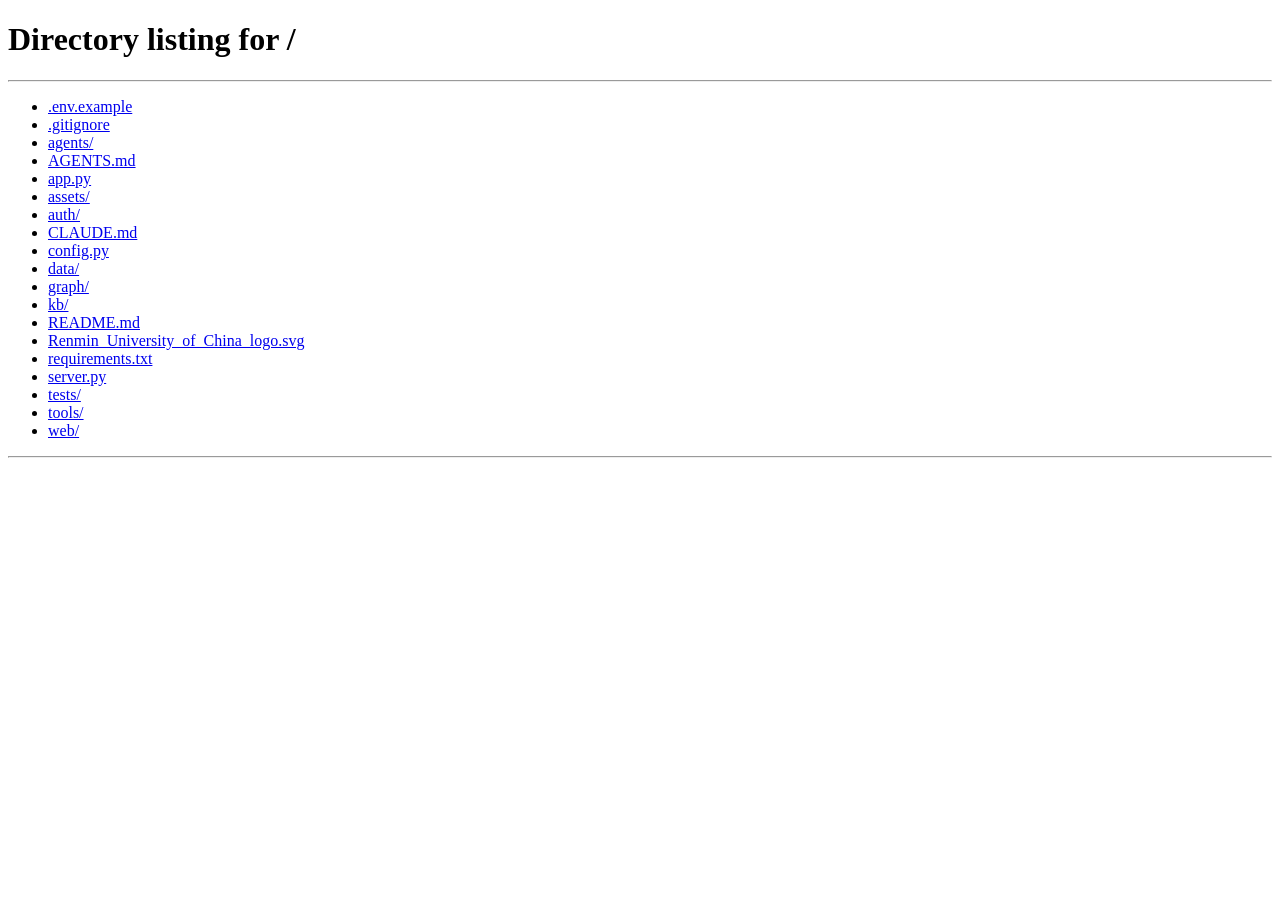
==== commit d3341023: "Initial clean project release" ====
--- a/web/index.html
+++ b/web/index.html
@@ -4,16 +4,17 @@
   <meta charset="UTF-8" />
   <meta name="viewport" content="width=device-width, initial-scale=1.0" />
   <title>中国人民大学 · 保研工作台</title>
+  <link rel="icon" type="image/svg+xml" href="/web/assets/ruc-logo-full.svg" />
   <link rel="preconnect" href="https://fonts.googleapis.com" />
   <link rel="preconnect" href="https://fonts.gstatic.com" crossorigin />
   <link href="https://fonts.googleapis.com/css2?family=Inter:wght@400;500;600;700&display=swap" rel="stylesheet" />
-  <link rel="stylesheet" href="/web/style.css?v=20260519-longplan-final-1" />
+  <link rel="stylesheet" href="/web/style.css?v=20260611-calendar-todo-1" />
 </head>
 <body>
   <div class="app">
     <aside class="sidebar" aria-label="主导航">
       <div class="sidebar-brand">
-        <img class="brand-mark" src="/web/assets/ruc-logo.svg" alt="中国人民大学校徽" />
+        <img class="brand-mark" src="/web/assets/ruc-logo-full.svg" alt="中国人民大学校徽" />
         <div class="brand-text">
           <span class="brand-title">保研工作台</span>
           <span class="brand-sub">中国人民大学</span>
@@ -21,7 +22,11 @@
       </div>
 
       <nav class="sidebar-nav" role="navigation">
-        <button type="button" class="nav-item active" data-view="quick" id="navQuick">
+        <button type="button" class="nav-item active" data-view="calendar" id="navCalendar">
+          <span class="nav-icon" aria-hidden="true">▦</span>
+          <span class="nav-label">学习日历</span>
+        </button>
+        <button type="button" class="nav-item" data-view="quick" id="navQuick">
           <span class="nav-icon" aria-hidden="true">◇</span>
           <span class="nav-label">快问快答</span>
         </button>
@@ -56,13 +61,12 @@
 
     <main class="main" id="mainPanel">
       <!-- Quick Chat -->
-      <section class="view view-quick" id="viewQuick" data-view-panel="quick">
+      <section class="view view-quick hidden" id="viewQuick" data-view-panel="quick">
         <div class="main-header">
           <p class="workspace-tag">工作台 · 问答与证据对齐</p>
           <h1 class="page-title">快问快答</h1>
           <p class="page-desc">
-            双源知识库：<strong class="text-foreground">官方招生简章（TXT/PDF）</strong>（规则）与
-            <strong class="text-foreground">公众信息库（小红书 Excel + 手工统计）</strong>（经验）分组建索引；官方问题会更严谨，咨询类问题会更亲切、更可执行。
+            输入学院、项目或材料问题，系统会先查官方文件，再补充经验库和公开网页；回答里会把依据、建议和不确定处分开写清楚。
           </p>
         </div>
 
@@ -184,7 +188,7 @@
           <p class="workspace-tag">笔试辅导 · 经验库优先</p>
           <h1 class="page-title">笔试辅导</h1>
           <p class="page-desc">
-            主要从小红书经验笔记中检索目标项目的笔试科目、题型、复习重点和准备方式；官方文件只用于提醒口径边界。
+            围绕目标学院检索往届笔试经验，整理可能考什么、怎么复习、哪些信息需要等当年通知确认。
           </p>
         </div>
 
@@ -261,7 +265,7 @@
           <p class="workspace-tag">面试辅导 · 豆包模拟</p>
           <h1 class="page-title">面试辅导</h1>
           <p class="page-desc">
-            选择一种模拟方式，复制开头话术后跳转豆包。建议先把简历、目标学院、目标项目和已准备材料发给豆包，再粘贴话术开始一问一答模拟。
+            把行为面、专业面和压力面三类常见面试场景整理成可复制的开场话术，带着简历和目标项目就能开始一问一答模拟。
           </p>
         </div>
 
@@ -315,7 +319,7 @@
         <div class="main-header">
           <h1 class="page-title">长程规划</h1>
           <p class="page-desc">
-            一次性填写保研画像（硬指标与选填经历），生成五段式规划报告；完成后可打开正式 HTML 报告页面。
+            把成绩、经历和目标项目一次填清，系统会生成项目组合、时间线和行动清单，并可直接同步到日历与待办。
           </p>
         </div>
 
@@ -367,9 +371,7 @@
                 <textarea class="input" name="research_and_competitions" data-lp-opt rows="2" placeholder="大创、论文、建模、商赛等"></textarea></label>
               <label class="lp-field lp-span2"><span class="lp-label">实习经历</span>
                 <textarea class="input" name="internships" data-lp-opt rows="2"></textarea></label>
-              <label class="lp-field"><span class="lp-label">保研院校地域偏好</span>
-                <input class="input" name="region_preference" data-lp-opt placeholder="如：京津冀 / 不限" /></label>
-              <label class="lp-field"><span class="lp-label">学生工作、社团</span>
+              <label class="lp-field lp-span2"><span class="lp-label">学生工作、社团</span>
                 <input class="input" name="student_work_clubs" data-lp-opt /></label>
               <label class="lp-field lp-span2"><span class="lp-label">未来 3～5 年路径倾向</span>
                 <input class="input" name="career_path_3_5y" data-lp-opt placeholder="学术 / 体制 / 企业 / 创业 / 未定" /></label>
@@ -379,6 +381,8 @@
                 <textarea class="input" name="admission_prep_stage" data-lp-opt rows="2" placeholder="进度；是否做过模拟面试"></textarea></label>
               <label class="lp-field lp-span2"><span class="lp-label">当前最大顾虑或短板</span>
                 <textarea class="input" name="main_concerns" data-lp-opt rows="2" placeholder="材料、复习、时间、心态等"></textarea></label>
+              <label class="lp-field lp-span2"><span class="lp-label">备注</span>
+                <textarea class="input" name="notes" data-lp-opt rows="2" placeholder="其他希望系统记住的信息"></textarea></label>
             </div>
             <label class="toggle lp-toggle">
               <input type="checkbox" id="longUseWeb" checked />
@@ -388,6 +392,8 @@
               <button type="button" id="btnReport" class="btn btn-primary">生成规划报告</button>
               <button type="button" id="btnReportHtml" class="btn btn-secondary" disabled>打开 HTML 报告</button>
               <button type="button" id="btnDownloadHtml" class="btn btn-secondary" disabled>下载 HTML 报告</button>
+              <button type="button" id="btnPlanToCalendar" class="btn btn-secondary" disabled>加入学习日历</button>
+              <button type="button" id="btnPlanToTodos" class="btn btn-secondary" disabled>拆成待办</button>
             </div>
             <p id="longPlanErr" class="muted small lp-err hidden" role="alert"></p>
           </div>
@@ -413,13 +419,251 @@
         </div>
       </section>
 
+      <!-- Study calendar -->
+      <section class="view view-calendar" id="viewCalendar" data-view-panel="calendar">
+        <div class="main-header">
+          <p class="workspace-tag">首页 · 今日推进</p>
+          <h1 class="page-title">今日工作台</h1>
+          <p class="page-desc">
+            把今天要交付的申请动作放在最前面：当天任务、本周重点和常用入口一屏看完，下方继续安排长期日历。
+          </p>
+        </div>
+
+        <section class="workbench-grid" aria-label="今日工作台">
+          <article class="workbench-card card card-elevated pad-lg">
+            <div class="workbench-card-head">
+              <div>
+                <p class="eyebrow">今天</p>
+                <h2 class="h3">今日安排</h2>
+              </div>
+              <button type="button" class="btn btn-ghost btn-sm" id="wbRefreshBtn">刷新</button>
+            </div>
+            <div id="wbTodayList" class="workbench-list">
+              <p class="muted small">正在读取今日安排…</p>
+            </div>
+          </article>
+
+          <article class="workbench-card card card-elevated pad-lg">
+            <div class="workbench-card-head">
+              <div>
+                <p class="eyebrow">本周</p>
+                <h2 class="h3">本周重点</h2>
+              </div>
+            </div>
+            <div id="wbWeekList" class="workbench-list">
+              <p class="muted small">正在读取本周安排…</p>
+            </div>
+          </article>
+
+          <article class="workbench-card card card-elevated pad-lg">
+            <p class="eyebrow">快捷入口</p>
+            <h2 class="h3">下一步动作</h2>
+            <div class="workbench-actions">
+              <button type="button" class="btn btn-primary" id="wbQuickAskBtn">快问快答</button>
+              <button type="button" class="btn btn-secondary" id="wbExamBtn">笔试辅导</button>
+              <button type="button" class="btn btn-secondary" id="wbInterviewBtn">面试辅导</button>
+            </div>
+            <div class="workbench-nudge hidden" id="wbProfileNudge">
+              <p class="muted small">个人信息还不完整，完善后长程规划会更贴合你的背景。</p>
+              <button type="button" class="btn btn-ghost btn-sm" id="btnWorkbenchProfile">完善个人信息</button>
+            </div>
+          </article>
+        </section>
+
+        <div class="cal-layout">
+          <div class="cal-main card card-elevated pad-lg">
+            <div class="section-head-inline">
+              <div>
+                <p class="eyebrow">月历</p>
+                <h2 class="h3">学习日历</h2>
+              </div>
+            </div>
+            <div class="cal-toolbar">
+              <div class="cal-toolbar-left">
+                <button type="button" class="btn btn-secondary btn-sm" id="calPrevMonth" aria-label="上一月">‹</button>
+                <h2 class="cal-month-label" id="calMonthLabel">—</h2>
+                <button type="button" class="btn btn-secondary btn-sm" id="calNextMonth" aria-label="下一月">›</button>
+                <button type="button" class="btn btn-ghost btn-sm" id="calToday">今天</button>
+              </div>
+              <label class="cal-year-select">
+                <span class="sr-only">选择年份</span>
+                <select class="input" id="calYearSelect"></select>
+              </label>
+            </div>
+            <div class="cal-grid" id="calGrid" role="grid" aria-label="月历"></div>
+            <div class="cal-day-panel hidden" id="calDayPanel">
+              <div class="cal-day-panel-head">
+                <h3 class="h3" id="calDayPanelTitle">—</h3>
+                <button type="button" class="btn btn-ghost btn-sm" id="calAddPlanForDay">添加当天单次计划</button>
+              </div>
+              <div id="calDayPlanList"></div>
+            </div>
+
+            <div class="cal-add-section">
+              <h2 class="h3">添加计划</h2>
+              <div class="cal-form">
+                <div class="cal-form-grid">
+                  <label class="lp-field">
+                    <span class="lp-label">计划名称</span>
+                    <input type="text" class="input" id="calPlanTitle" placeholder="如：学习英语、刷专业课" maxlength="80" />
+                  </label>
+                  <label class="lp-field">
+                    <span class="lp-label">类型</span>
+                    <select class="input" id="calPlanType">
+                      <option value="recurring">重复（每周固定日）</option>
+                      <option value="once">单次（指定日期）</option>
+                    </select>
+                  </label>
+                  <label class="lp-field">
+                    <span class="lp-label">颜色</span>
+                    <select class="input" id="calPlanColor">
+                      <option value="#2563eb">蓝色</option>
+                      <option value="#16a34a">绿色</option>
+                      <option value="#d97706">橙色</option>
+                      <option value="#dc2626">红色</option>
+                      <option value="#7c3aed">紫色</option>
+                      <option value="#0891b2">青色</option>
+                      <option value="#db2777">粉色</option>
+                    </select>
+                  </label>
+                </div>
+                <div id="calRecurringFields">
+                  <span class="lp-label">重复星期</span>
+                  <div class="cal-weekday-checks" id="calPlanWeekdays">
+                    <label class="lp-check"><input type="checkbox" value="0" />周一</label>
+                    <label class="lp-check"><input type="checkbox" value="1" />周二</label>
+                    <label class="lp-check"><input type="checkbox" value="2" />周三</label>
+                    <label class="lp-check"><input type="checkbox" value="3" />周四</label>
+                    <label class="lp-check"><input type="checkbox" value="4" />周五</label>
+                    <label class="lp-check"><input type="checkbox" value="5" />周六</label>
+                    <label class="lp-check"><input type="checkbox" value="6" />周日</label>
+                  </div>
+                  <div class="cal-form-grid">
+                    <label class="lp-field">
+                      <span class="lp-label">开始日期</span>
+                      <input type="date" class="input" id="calPlanStartDate" min="2020-01-01" max="2035-12-31" />
+                    </label>
+                    <label class="lp-field">
+                      <span class="lp-label">结束日期</span>
+                      <input type="date" class="input" id="calPlanEndDate" min="2020-01-01" max="2035-12-31" />
+                    </label>
+                  </div>
+                </div>
+                <div id="calOnceFields" class="hidden">
+                  <label class="lp-field">
+                    <span class="lp-label">日期</span>
+                    <input type="date" class="input" id="calPlanOnceDate" min="2020-01-01" max="2035-12-31" />
+                  </label>
+                </div>
+                <label class="lp-field">
+                  <span class="lp-label">备注（选填）</span>
+                  <textarea class="input" id="calPlanNote" rows="2" maxlength="500" placeholder="如：背单词 30 分钟"></textarea>
+                </label>
+                <button type="button" class="btn btn-secondary" id="calAddPlan">添加到列表</button>
+              </div>
+            </div>
+          </div>
+
+          <aside class="cal-sidebar">
+            <div class="card card-elevated pad-lg">
+              <h2 class="h3">我的学习计划</h2>
+              <p class="muted small">计划会自动保存到当前账户，下次登录仍可查看。</p>
+              <div id="calPlanList" class="cal-plan-list"></div>
+              <div class="row-actions">
+                <button type="button" class="btn btn-primary" id="calSavePlans">保存计划</button>
+              </div>
+              <p id="calSaveMsg" class="muted small lp-err hidden" role="status"></p>
+              <p class="muted small" id="calUpdatedAt"></p>
+            </div>
+          </aside>
+        </div>
+
+        <!-- Todo matrix -->
+        <section class="calendar-todo-section" id="calendarTodoSection" aria-label="创新待办矩阵">
+          <div class="main-header compact-header">
+            <p class="workspace-tag">日历 · 优先级管理</p>
+            <h2 class="page-title">创新待办矩阵</h2>
+            <p class="page-desc">
+              从规划里拆出来的任务会落到这里：按重要和紧急程度分区，有日期的事项会同步显示在月历上。
+            </p>
+          </div>
+
+          <div class="todo-layout">
+            <div class="todo-main card card-elevated pad-lg">
+              <div class="todo-matrix-wrap" aria-label="待办四象限矩阵">
+                <div class="todo-axis todo-axis-y">
+                  <span class="todo-axis-label todo-axis-top">重要 ↑</span>
+                  <span class="todo-axis-label todo-axis-bottom">↓ 不重要</span>
+                </div>
+                <div class="todo-matrix-center">
+                  <div class="todo-matrix" id="todoMatrix"></div>
+                  <div class="todo-axis todo-axis-x">
+                    <span class="todo-axis-label">← 不紧急</span>
+                    <span class="todo-axis-label">紧急 →</span>
+                  </div>
+                </div>
+              </div>
+
+              <div class="todo-detail-panel hidden card pad-sm" id="todoDetailPanel">
+                <div class="todo-detail-head">
+                  <h3 class="h3" id="todoDetailTitle">—</h3>
+                  <button type="button" class="btn btn-ghost btn-sm" id="todoDetailDismiss" aria-label="关闭">×</button>
+                </div>
+                <div id="todoDetailBody"></div>
+              </div>
+
+              <div class="todo-add-section">
+                <h2 class="h3">添加待办</h2>
+                <div class="cal-form-grid">
+                  <label class="lp-field">
+                    <span class="lp-label">名称</span>
+                    <input type="text" class="input" id="todoFormName" placeholder="如：整理夏令营材料" maxlength="80" />
+                  </label>
+                  <label class="lp-field">
+                    <span class="lp-label">重要程度（象限）</span>
+                    <select class="input" id="todoFormQuadrant">
+                      <option value="I">I 级 · 重要且紧急</option>
+                      <option value="II" selected>II 级 · 重要不紧急</option>
+                      <option value="III">III 级 · 紧急不重要</option>
+                      <option value="IV">IV 级 · 不重要不紧急</option>
+                    </select>
+                  </label>
+                  <label class="lp-field">
+                    <span class="lp-label">日期（选填）</span>
+                    <input type="date" class="input" id="todoFormDate" />
+                  </label>
+                  <label class="lp-field lp-span2">
+                    <span class="lp-label">细节（选填）</span>
+                    <textarea class="input" id="todoFormDetails" rows="2" maxlength="500" placeholder="补充说明、步骤或备注"></textarea>
+                  </label>
+                </div>
+                <button type="button" class="btn btn-secondary" id="todoAddBtn">添加到矩阵</button>
+              </div>
+            </div>
+
+            <aside class="todo-sidebar">
+              <div class="card card-elevated pad-lg">
+                <h2 class="h3">我的待办列表</h2>
+                <p class="muted small">按 I → IV 重要程度排序；修改后会自动保存到当前账户。</p>
+                <div id="todoList" class="todo-list"></div>
+                <div class="row-actions">
+                  <button type="button" class="btn btn-primary" id="todoSaveBtn">保存待办</button>
+                </div>
+                <p id="todoSaveMsg" class="muted small lp-err hidden" role="status"></p>
+                <p class="muted small" id="todoUpdatedAt"></p>
+              </div>
+            </aside>
+          </div>
+        </section>
+      </section>
+
       <!-- User profile -->
       <section class="view view-profile hidden" id="viewProfile" data-view-panel="profile">
         <div class="main-header">
           <p class="workspace-tag">账户 · 保研画像</p>
           <h1 class="page-title">个人信息</h1>
           <p class="page-desc">
-            填写并保存你的保研背景与目标；信息按账户分别存储，可用于长程规划表单预填与个性化参考。
+            集中保存学校、成绩、目标项目和经历素材，后续生成规划或辅导时不用重复填写背景。
           </p>
         </div>
 
@@ -470,8 +714,6 @@
                 <input type="text" class="input" name="english_toefl" data-profile /></label>
               <label class="lp-field"><span class="lp-label">六级</span>
                 <input type="text" class="input" name="english_cet6" data-profile /></label>
-              <label class="lp-field lp-span2"><span class="lp-label">地域偏好</span>
-                <input type="text" class="input" name="region_preference" data-profile placeholder="如：京津冀 / 不限" /></label>
             </div>
           </div>
 
@@ -523,18 +765,19 @@
       <div class="evidence-legend card pad-sm">
         <p class="eyebrow">图例</p>
         <ul class="legend-list muted small">
-          <li><span class="badge badge-cred-high">官方确定</span> 官方文件与正式招生材料，可作主要依据</li>
-          <li><span class="badge badge-cred-med">高价值经验</span> 有年份、项目和流程细节的真人经验</li>
-          <li><span class="badge badge-cred-low">经验线索</span> 可参考但样本有限或细节不足</li>
-          <li><span class="badge badge-fresh-old">可能过时</span> 经验类默认提示</li>
-          <li><span class="badge badge-fresh-web">未验证</span> 联网抓取内容</li>
-          <li><span class="badge badge-ad">推广风险</span> 卖课、资料包、私信、+V、手机号、群号等信号命中；仍可作低权重线索</li>
+          <li><span class="badge badge-cred-high">官方依据</span> ★★★★★ 正式文件、招生简章、学院通知</li>
+          <li><span class="badge badge-cred-med">高价值经验</span> ★★★★☆ 有明确项目、年份、流程或题型细节</li>
+          <li><span class="badge badge-cred-med">经验线索</span> ★★★☆☆ 可参考，但样本或细节有限</li>
+          <li><span class="badge badge-cred-low">待核验线索</span> ★★☆☆☆ 来源、年份或匹配度仍需确认</li>
+          <li><span class="badge badge-cred-low">低可信线索</span> ★☆☆☆☆ 推广、引流或夸张承诺风险较高</li>
         </ul>
       </div>
     </aside>
   </div>
 
   <script src="/web/session.js?v=auth-2"></script>
-  <script src="/web/app.js?v=quick-stream-1"></script>
+  <script src="/web/study-calendar.js?v=20260615-fixed-date-1"></script>
+  <script src="/web/todo-matrix.js?v=20260615-fixed-date-1"></script>
+  <script src="/web/app.js?v=20260615-timeline-sync-1"></script>
 </body>
 </html>
--- a/web/style.css
+++ b/web/style.css
@@ -65,6 +65,10 @@
   grid-template-rows: 1fr;
 }
 
+.app.evidence-hidden {
+  grid-template-columns: var(--sidebar-w) minmax(0, 1fr);
+}
+
 .sidebar {
   background: var(--card);
   border-right: 1px solid var(--border-subtle);
@@ -172,6 +176,26 @@
   max-width: 52rem;
 }
 
+.app.evidence-hidden .view {
+  max-width: none;
+}
+
+.app.evidence-hidden .main-header,
+.app.evidence-hidden .page-desc {
+  max-width: 58rem;
+}
+
+.app.evidence-hidden .view-long,
+.app.evidence-hidden .view-profile,
+.app.evidence-hidden .view-interview {
+  width: min(100%, 96rem);
+}
+
+.app.evidence-hidden .view-long > .stack,
+.app.evidence-hidden .view-profile > .stack {
+  max-width: 88rem;
+}
+
 .main-header {
   margin-bottom: 1.75rem;
 }
@@ -1124,6 +1148,16 @@
   margin-bottom: 0.45rem;
 }
 
+.evidence-stars {
+  display: inline-flex;
+  align-items: center;
+  font-size: 0.72rem;
+  line-height: 1;
+  color: hsl(38 90% 42%);
+  letter-spacing: 0.04em;
+  white-space: nowrap;
+}
+
 .evidence-item-title {
   margin: 0;
   font-size: 0.8125rem;
@@ -1214,6 +1248,21 @@
   grid-template-columns: repeat(2, minmax(0, 1fr));
   gap: 1rem 1.25rem;
   margin-top: 0.75rem;
+}
+
+.app.evidence-hidden .view-long .lp-form-grid,
+.app.evidence-hidden .view-profile .lp-form-grid {
+  grid-template-columns: repeat(4, minmax(0, 1fr));
+}
+
+.app.evidence-hidden .view-long .lp-span2,
+.app.evidence-hidden .view-profile .lp-span2 {
+  grid-column: span 4;
+}
+
+.app.evidence-hidden .view-long .lp-field:not(.lp-span2),
+.app.evidence-hidden .view-profile .lp-field:not(.lp-span2) {
+  grid-column: span 2;
 }
 
 .lp-field {
@@ -1526,3 +1575,656 @@
 #profileSaveMsg.ok {
   color: hsl(142 45% 35%);
 }
+
+/* ===== Study calendar ===== */
+.view-calendar {
+  max-width: 72rem;
+}
+
+.workbench-grid {
+  display: grid;
+  grid-template-columns: minmax(0, 1.05fr) minmax(0, 1fr) 280px;
+  gap: 1rem;
+  align-items: stretch;
+  margin-bottom: 1.25rem;
+}
+
+.workbench-card {
+  min-width: 0;
+}
+
+.workbench-card-head,
+.section-head-inline {
+  display: flex;
+  align-items: flex-start;
+  justify-content: space-between;
+  gap: 0.75rem;
+}
+
+.section-head-inline {
+  margin-bottom: 0.75rem;
+}
+
+.workbench-card .h3,
+.section-head-inline .h3 {
+  margin: 0;
+}
+
+.workbench-list {
+  display: grid;
+  gap: 0.55rem;
+  margin-top: 0.75rem;
+}
+
+.workbench-item {
+  display: flex;
+  align-items: flex-start;
+  gap: 0.55rem;
+  padding: 0.55rem 0;
+  border-bottom: 1px solid var(--border-subtle);
+}
+
+.workbench-item:last-child {
+  border-bottom: none;
+}
+
+.workbench-item-body {
+  min-width: 0;
+}
+
+.workbench-item-body strong {
+  display: block;
+  font-size: 0.875rem;
+  line-height: 1.35;
+}
+
+.workbench-actions {
+  display: grid;
+  gap: 0.5rem;
+  margin-top: 0.85rem;
+}
+
+.workbench-actions .btn {
+  justify-content: center;
+  width: 100%;
+}
+
+.workbench-nudge {
+  margin-top: 0.85rem;
+  padding-top: 0.85rem;
+  border-top: 1px solid var(--border-subtle);
+}
+
+.cal-layout {
+  display: grid;
+  grid-template-columns: minmax(0, 1fr) 320px;
+  gap: 1.25rem;
+  align-items: start;
+}
+
+.cal-toolbar {
+  display: flex;
+  align-items: center;
+  justify-content: space-between;
+  gap: 1rem;
+  margin-bottom: 1rem;
+  flex-wrap: wrap;
+}
+
+.cal-toolbar-left {
+  display: flex;
+  align-items: center;
+  gap: 0.5rem;
+}
+
+.cal-month-label {
+  margin: 0;
+  font-size: 1.125rem;
+  font-weight: 600;
+  min-width: 8rem;
+  text-align: center;
+}
+
+.cal-year-select .input {
+  width: auto;
+  min-width: 7rem;
+}
+
+.cal-grid {
+  display: grid;
+  grid-template-columns: repeat(7, minmax(0, 1fr));
+  gap: 0.35rem;
+}
+
+.cal-weekday {
+  text-align: center;
+  font-size: 0.75rem;
+  font-weight: 600;
+  color: var(--muted);
+  padding: 0.35rem 0;
+}
+
+.cal-cell {
+  min-height: 5.5rem;
+  border: 1px solid var(--border-subtle);
+  border-radius: calc(var(--radius) - 0.35rem);
+  background: var(--card);
+  padding: 0.35rem;
+  display: flex;
+  flex-direction: column;
+  align-items: stretch;
+  gap: 0.25rem;
+  cursor: pointer;
+  font-family: inherit;
+  text-align: left;
+  transition: border-color 0.15s ease, box-shadow 0.15s ease;
+  position: relative;
+}
+
+.cal-day-progress {
+  position: absolute;
+  top: 0.35rem;
+  right: 0.35rem;
+  font-size: 0.625rem;
+  font-weight: 600;
+  color: var(--muted);
+  line-height: 1;
+}
+
+.cal-cell:hover {
+  border-color: hsl(221 83% 53% / 0.35);
+}
+
+.cal-cell-empty {
+  background: transparent;
+  border-color: transparent;
+  cursor: default;
+  min-height: 0;
+}
+
+.cal-cell-today .cal-day-num {
+  background: var(--primary);
+  color: var(--primary-foreground);
+  border-radius: 999px;
+  width: 1.5rem;
+  height: 1.5rem;
+  display: inline-flex;
+  align-items: center;
+  justify-content: center;
+}
+
+.cal-cell-selected {
+  border-color: var(--primary);
+  box-shadow: inset 0 0 0 1px hsl(221 83% 53% / 0.25);
+}
+
+.cal-day-num {
+  font-size: 0.8125rem;
+  font-weight: 600;
+  line-height: 1.2;
+}
+
+.cal-chips {
+  display: flex;
+  flex-direction: column;
+  gap: 0.15rem;
+  overflow: hidden;
+}
+
+.cal-chip {
+  font-size: 0.625rem;
+  line-height: 1.25;
+  color: #fff;
+  border-radius: 0.25rem;
+  padding: 0.1rem 0.3rem;
+  white-space: nowrap;
+  overflow: hidden;
+  text-overflow: ellipsis;
+}
+
+.cal-chip-more {
+  background: var(--muted-bg);
+  color: var(--muted);
+}
+
+.cal-todo-chip {
+  background: hsl(32 95% 44%);
+}
+
+.cal-todo-dot {
+  background: hsl(32 95% 44%);
+}
+
+.cal-chip-done {
+  opacity: 0.85;
+  text-decoration: line-through;
+}
+
+.cal-day-panel {
+  margin-top: 1rem;
+  padding-top: 1rem;
+  border-top: 1px solid var(--border-subtle);
+}
+
+.cal-add-section {
+  margin-top: 1.25rem;
+  padding-top: 1.25rem;
+  border-top: 1px solid var(--border-subtle);
+}
+
+.cal-add-section .h3 {
+  margin: 0 0 0.75rem;
+}
+
+.cal-form-grid {
+  display: grid;
+  grid-template-columns: repeat(3, minmax(0, 1fr));
+  gap: 0.75rem 1rem;
+  margin-bottom: 0.5rem;
+}
+
+.cal-form {
+  display: flex;
+  flex-direction: column;
+  gap: 0.65rem;
+}
+
+.cal-day-panel-head {
+  display: flex;
+  align-items: center;
+  justify-content: space-between;
+  gap: 0.75rem;
+  margin-bottom: 0.75rem;
+}
+
+.cal-day-plan {
+  display: flex;
+  align-items: center;
+  gap: 0.5rem;
+  padding: 0.5rem 0;
+  border-bottom: 1px solid var(--border-subtle);
+}
+
+.cal-day-plan:last-child {
+  border-bottom: none;
+}
+
+.cal-day-plan-body {
+  flex: 1;
+  min-width: 0;
+}
+
+.cal-day-plan-done .cal-day-plan-body strong {
+  color: var(--muted);
+  text-decoration: line-through;
+}
+
+.cal-day-group {
+  margin-bottom: 1rem;
+}
+
+.cal-day-group:last-child {
+  margin-bottom: 0;
+}
+
+.cal-day-group-title {
+  margin: 0 0 0.5rem;
+  font-size: 0.875rem;
+  font-weight: 600;
+}
+
+.cal-day-group-title-done {
+  color: hsl(142 45% 35%);
+}
+
+.cal-day-group-empty {
+  margin: 0 0 0.5rem;
+}
+
+.cal-plan-list {
+  display: flex;
+  flex-direction: column;
+  gap: 0.65rem;
+  margin: 0.75rem 0 1rem;
+  max-height: calc(100vh - 14rem);
+  overflow-y: auto;
+}
+
+.cal-plan-item {
+  display: flex;
+  align-items: flex-start;
+  gap: 0.5rem;
+  padding: 0.5rem;
+  border: 1px solid var(--border-subtle);
+  border-radius: calc(var(--radius) - 0.35rem);
+}
+
+.cal-plan-dot {
+  width: 0.65rem;
+  height: 0.65rem;
+  border-radius: 999px;
+  margin-top: 0.35rem;
+  flex-shrink: 0;
+}
+
+.cal-plan-body {
+  flex: 1;
+  min-width: 0;
+}
+
+.cal-plan-body strong {
+  font-size: 0.875rem;
+}
+
+.cal-weekday-checks {
+  display: flex;
+  flex-wrap: wrap;
+  gap: 0.35rem 0.75rem;
+  margin: 0.35rem 0 0.75rem;
+}
+
+.cal-form .lp-field {
+  margin-bottom: 0.35rem;
+}
+
+#calSaveMsg.ok {
+  color: hsl(142 45% 35%);
+}
+
+/* ===== Todo matrix ===== */
+.calendar-todo-section {
+  margin-top: 1.25rem;
+}
+
+.calendar-todo-section .compact-header {
+  margin-bottom: 1rem;
+}
+
+.view-todos {
+  max-width: 72rem;
+}
+
+.todo-layout {
+  display: grid;
+  grid-template-columns: minmax(0, 1fr) 320px;
+  gap: 1.25rem;
+  align-items: start;
+}
+
+.todo-matrix-wrap {
+  display: flex;
+  gap: 0.75rem;
+  align-items: stretch;
+  margin-bottom: 1.25rem;
+}
+
+.todo-matrix-center {
+  flex: 1;
+  min-width: 0;
+}
+
+.todo-matrix {
+  display: grid;
+  grid-template-columns: 1fr 1fr;
+  grid-template-rows: 1fr 1fr;
+  gap: 0;
+  min-height: 22rem;
+  border: 2px solid var(--border-subtle);
+  border-radius: var(--radius);
+  overflow: hidden;
+  background: var(--card);
+  position: relative;
+}
+
+.todo-matrix::before,
+.todo-matrix::after {
+  content: "";
+  position: absolute;
+  background: hsl(220 13% 80% / 0.6);
+  pointer-events: none;
+  z-index: 1;
+}
+
+.todo-matrix::before {
+  top: 50%;
+  left: 0;
+  right: 0;
+  height: 1px;
+  transform: translateY(-50%);
+}
+
+.todo-matrix::after {
+  left: 50%;
+  top: 0;
+  bottom: 0;
+  width: 1px;
+  transform: translateX(-50%);
+}
+
+.todo-quadrant {
+  padding: 0.75rem;
+  display: flex;
+  flex-direction: column;
+  gap: 0.5rem;
+  min-height: 10rem;
+  position: relative;
+  z-index: 2;
+}
+
+.todo-quadrant-ii {
+  background: hsl(221 83% 53% / 0.04);
+}
+
+.todo-quadrant-i {
+  background: hsl(0 72% 51% / 0.05);
+}
+
+.todo-quadrant-iv {
+  background: hsl(215 16% 47% / 0.05);
+}
+
+.todo-quadrant-iii {
+  background: hsl(32 95% 44% / 0.05);
+}
+
+.todo-quadrant-head {
+  display: flex;
+  align-items: center;
+  gap: 0.5rem;
+  flex-wrap: wrap;
+}
+
+.todo-quadrant-badge {
+  display: inline-flex;
+  align-items: center;
+  justify-content: center;
+  padding: 0.15rem 0.5rem;
+  border-radius: 999px;
+  font-size: 0.75rem;
+  font-weight: 700;
+  color: #fff;
+  line-height: 1.2;
+}
+
+.todo-quadrant-items {
+  display: flex;
+  flex-wrap: wrap;
+  gap: 0.35rem;
+  align-content: flex-start;
+  flex: 1;
+}
+
+.todo-quadrant-empty {
+  margin: 0;
+}
+
+.todo-chip {
+  border: 1px solid var(--border-subtle);
+  border-radius: calc(var(--radius) - 0.35rem);
+  background: var(--card);
+  padding: 0.3rem 0.55rem;
+  font-size: 0.8125rem;
+  font-family: inherit;
+  cursor: pointer;
+  transition: border-color 0.15s ease, box-shadow 0.15s ease;
+  max-width: 100%;
+  text-align: left;
+  line-height: 1.3;
+}
+
+.todo-chip:hover {
+  border-color: hsl(221 83% 53% / 0.45);
+  box-shadow: 0 1px 4px hsl(220 20% 20% / 0.08);
+}
+
+.todo-axis {
+  display: flex;
+  flex-direction: column;
+  justify-content: space-between;
+  align-items: center;
+  font-size: 0.75rem;
+  font-weight: 600;
+  color: var(--muted);
+  flex-shrink: 0;
+}
+
+.todo-axis-y {
+  writing-mode: vertical-rl;
+  text-orientation: mixed;
+  transform: rotate(180deg);
+  padding: 0.5rem 0;
+  min-height: 22rem;
+}
+
+.todo-axis-x {
+  flex-direction: row;
+  justify-content: space-between;
+  margin-top: 0.5rem;
+  padding: 0 0.25rem;
+}
+
+.todo-axis-label {
+  white-space: nowrap;
+}
+
+.todo-add-section {
+  margin-top: 1rem;
+  padding-top: 1rem;
+  border-top: 1px solid var(--border-subtle);
+}
+
+.todo-detail-panel {
+  margin-bottom: 1rem;
+  background: hsl(220 20% 98%);
+}
+
+.todo-detail-head {
+  display: flex;
+  align-items: center;
+  justify-content: space-between;
+  gap: 0.5rem;
+  margin-bottom: 0.5rem;
+}
+
+.todo-detail-head .h3 {
+  margin: 0;
+}
+
+.todo-detail-text {
+  white-space: pre-wrap;
+  margin: 0.25rem 0 0.75rem;
+}
+
+.todo-list {
+  display: flex;
+  flex-direction: column;
+  gap: 0.5rem;
+  max-height: 28rem;
+  overflow-y: auto;
+  margin: 0.75rem 0;
+}
+
+.todo-list-item {
+  display: flex;
+  align-items: flex-start;
+  gap: 0.5rem;
+  padding: 0.5rem;
+  border: 1px solid var(--border-subtle);
+  border-radius: calc(var(--radius) - 0.35rem);
+  cursor: pointer;
+  transition: border-color 0.15s ease;
+}
+
+.todo-list-item:hover {
+  border-color: hsl(221 83% 53% / 0.35);
+}
+
+.todo-list-badge {
+  flex-shrink: 0;
+  min-width: 1.75rem;
+}
+
+.todo-list-body {
+  flex: 1;
+  min-width: 0;
+}
+
+.todo-list-body strong {
+  display: block;
+  font-size: 0.875rem;
+}
+
+.todo-list-body p {
+  margin: 0.15rem 0 0;
+}
+
+#todoSaveMsg.ok {
+  color: hsl(142 45% 35%);
+}
+
+@media (max-width: 960px) {
+  .workbench-grid {
+    grid-template-columns: 1fr;
+  }
+
+  .cal-layout {
+    grid-template-columns: 1fr;
+  }
+
+  .cal-form-grid {
+    grid-template-columns: 1fr;
+  }
+
+  .cal-cell {
+    min-height: 4.25rem;
+  }
+
+  .cal-plan-list {
+    max-height: 18rem;
+  }
+
+  .todo-layout {
+    grid-template-columns: 1fr;
+  }
+
+  .todo-matrix-wrap {
+    flex-direction: column;
+  }
+
+  .todo-axis-y {
+    writing-mode: horizontal-tb;
+    transform: none;
+    flex-direction: row;
+    min-height: 0;
+    width: 100%;
+    justify-content: space-between;
+  }
+
+  .todo-matrix {
+    min-height: 18rem;
+  }
+
+  .todo-quadrant {
+    min-height: 8rem;
+  }
+}
